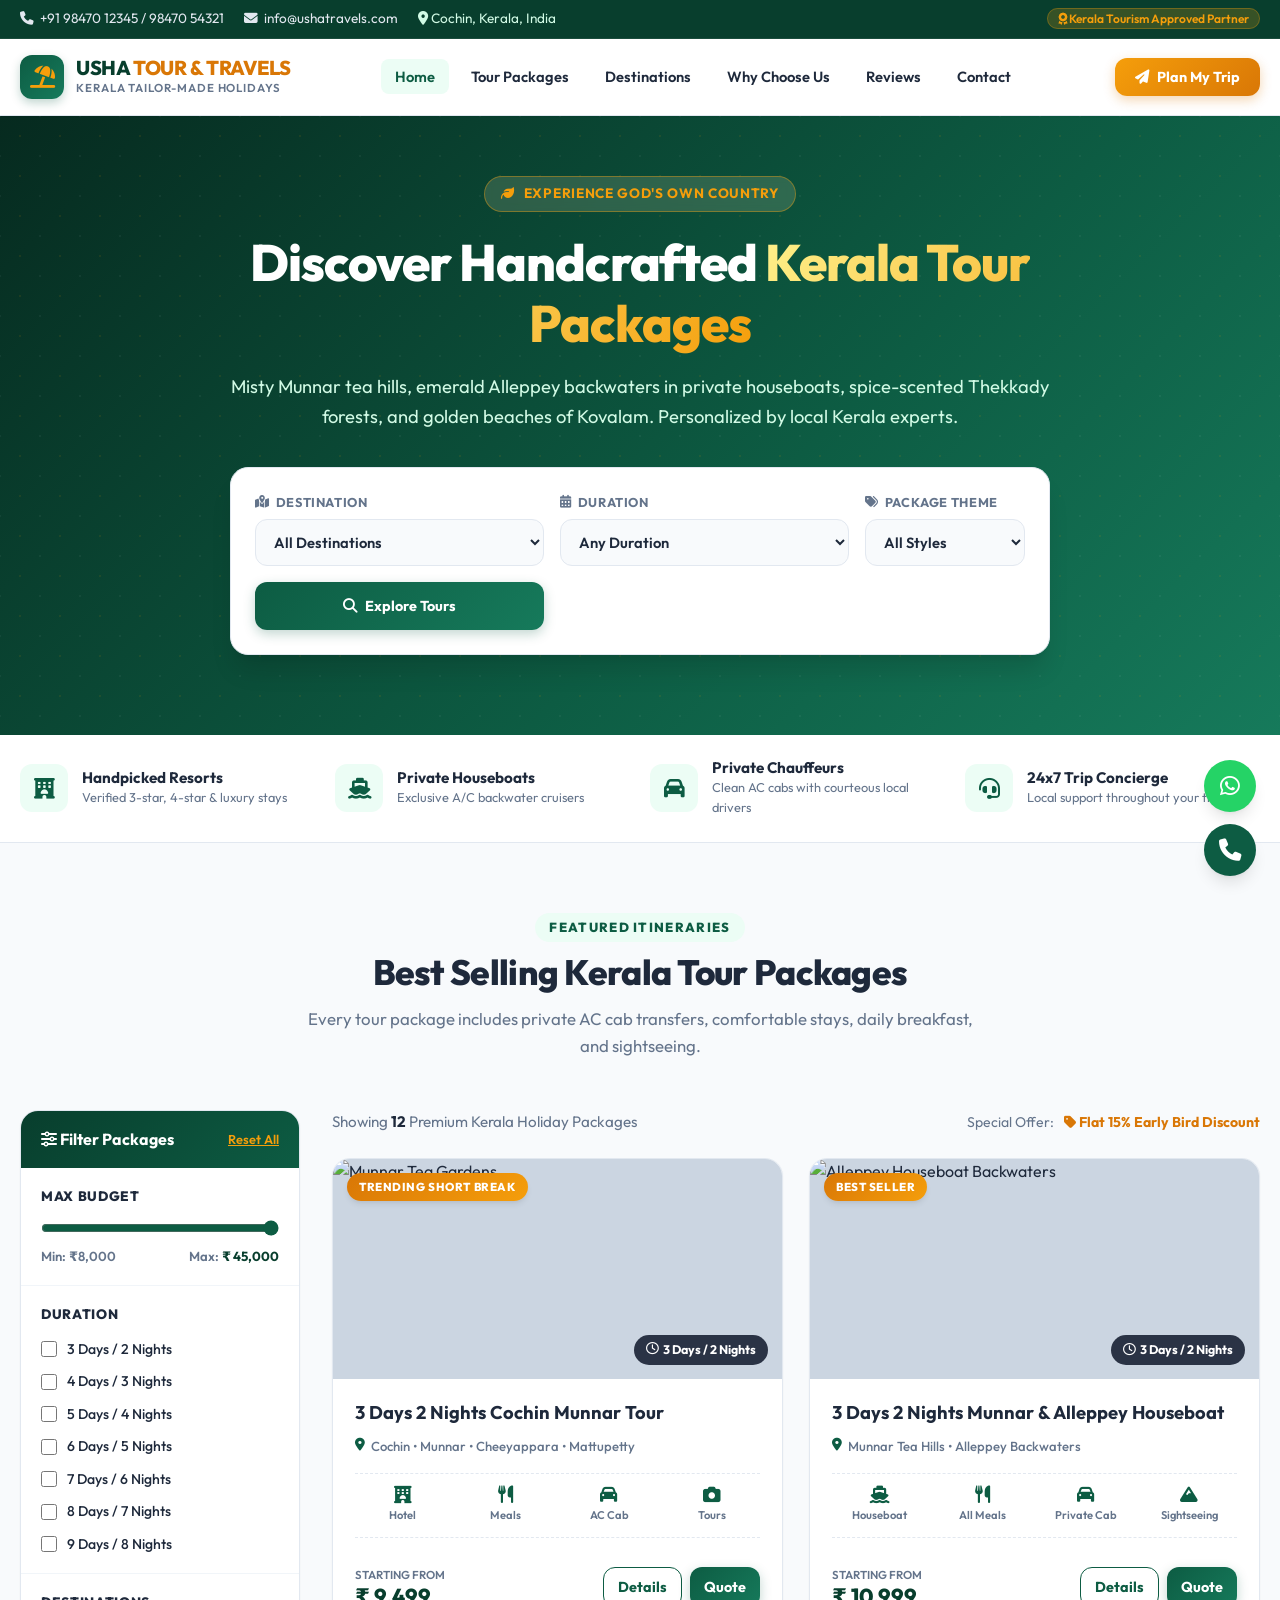
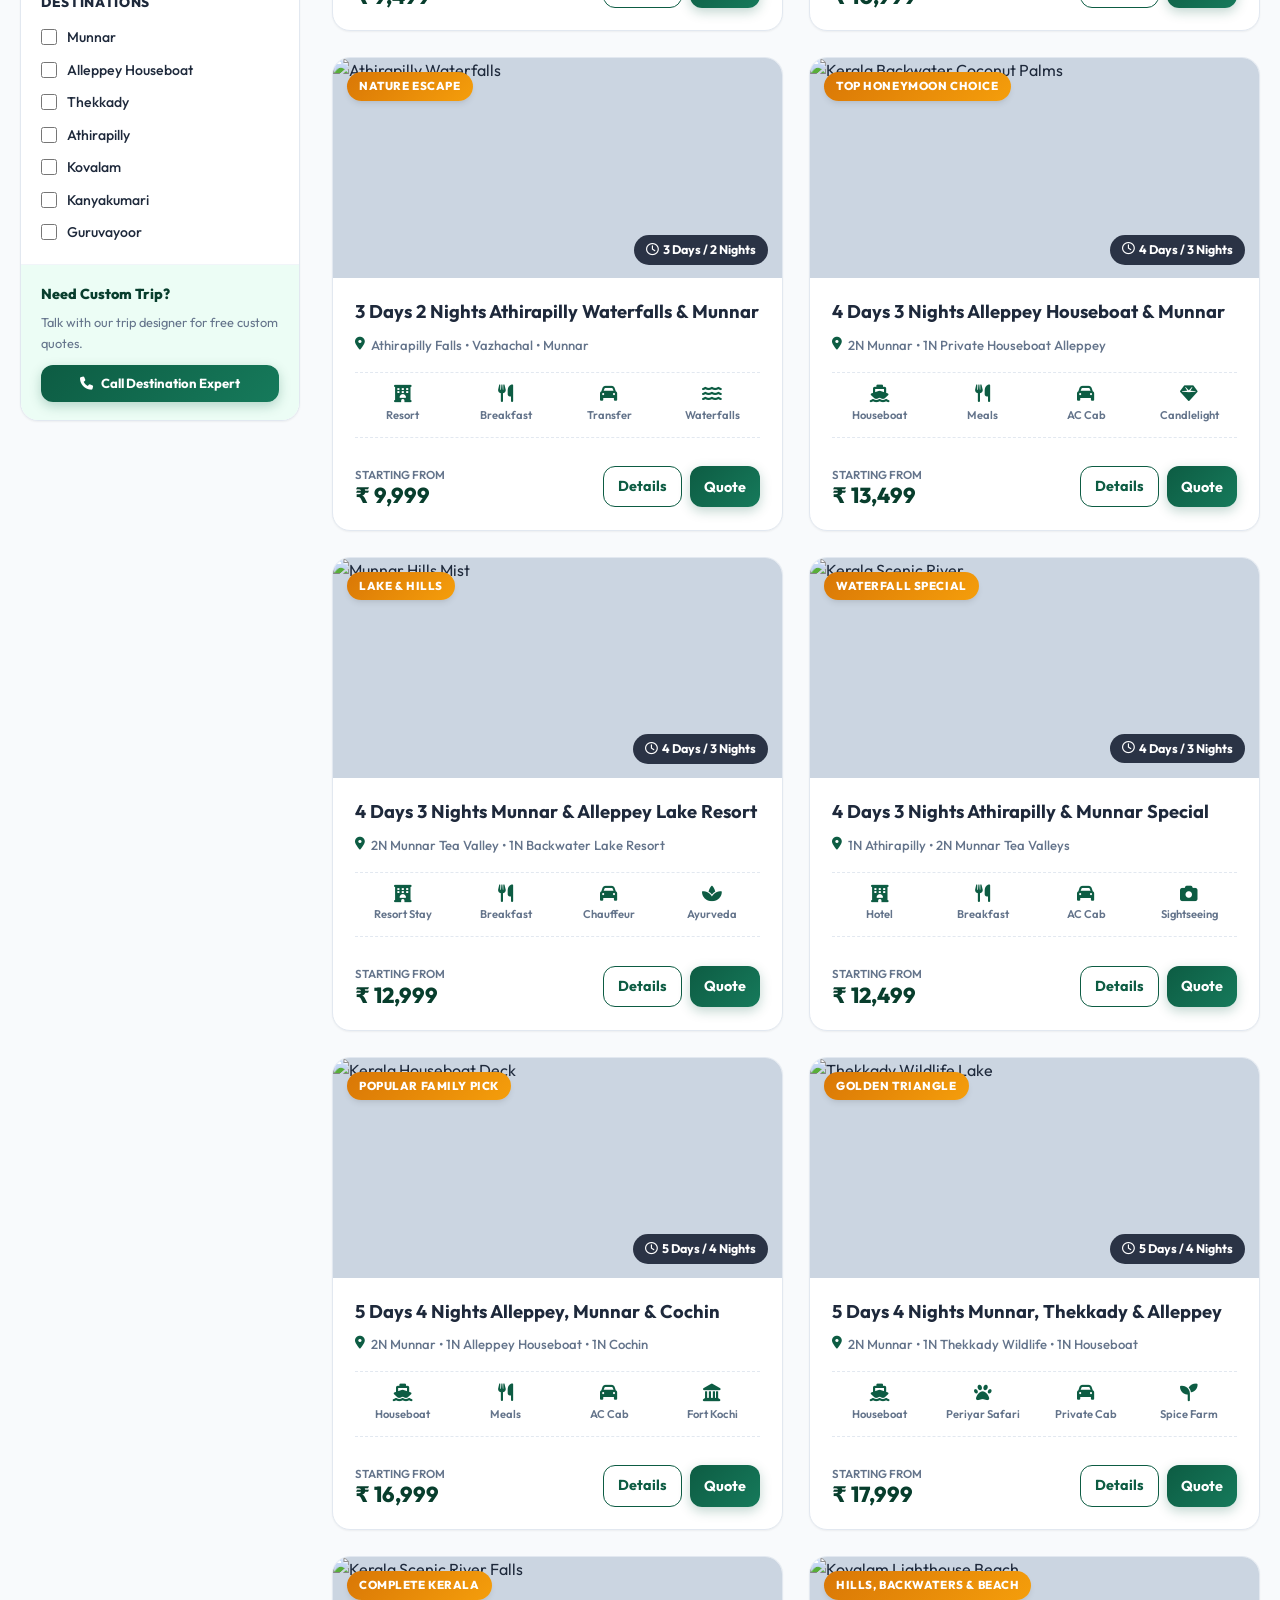
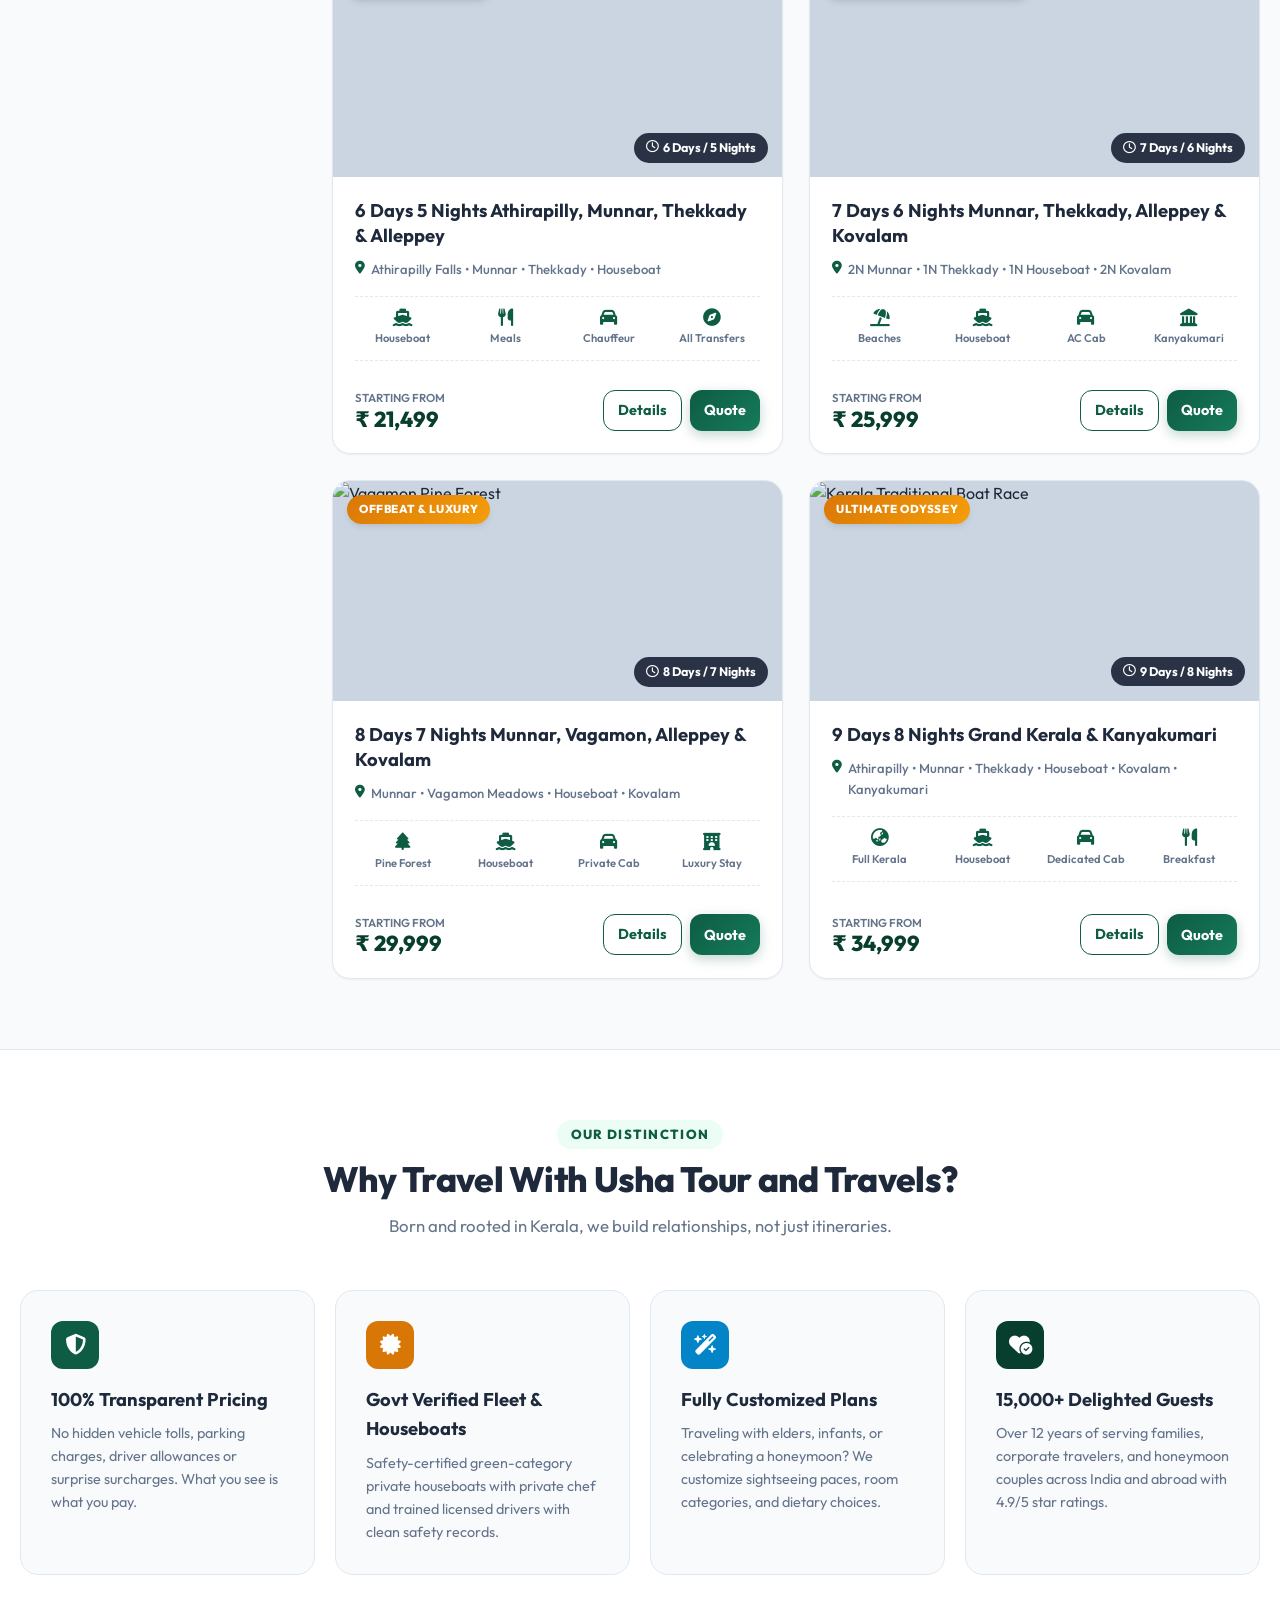
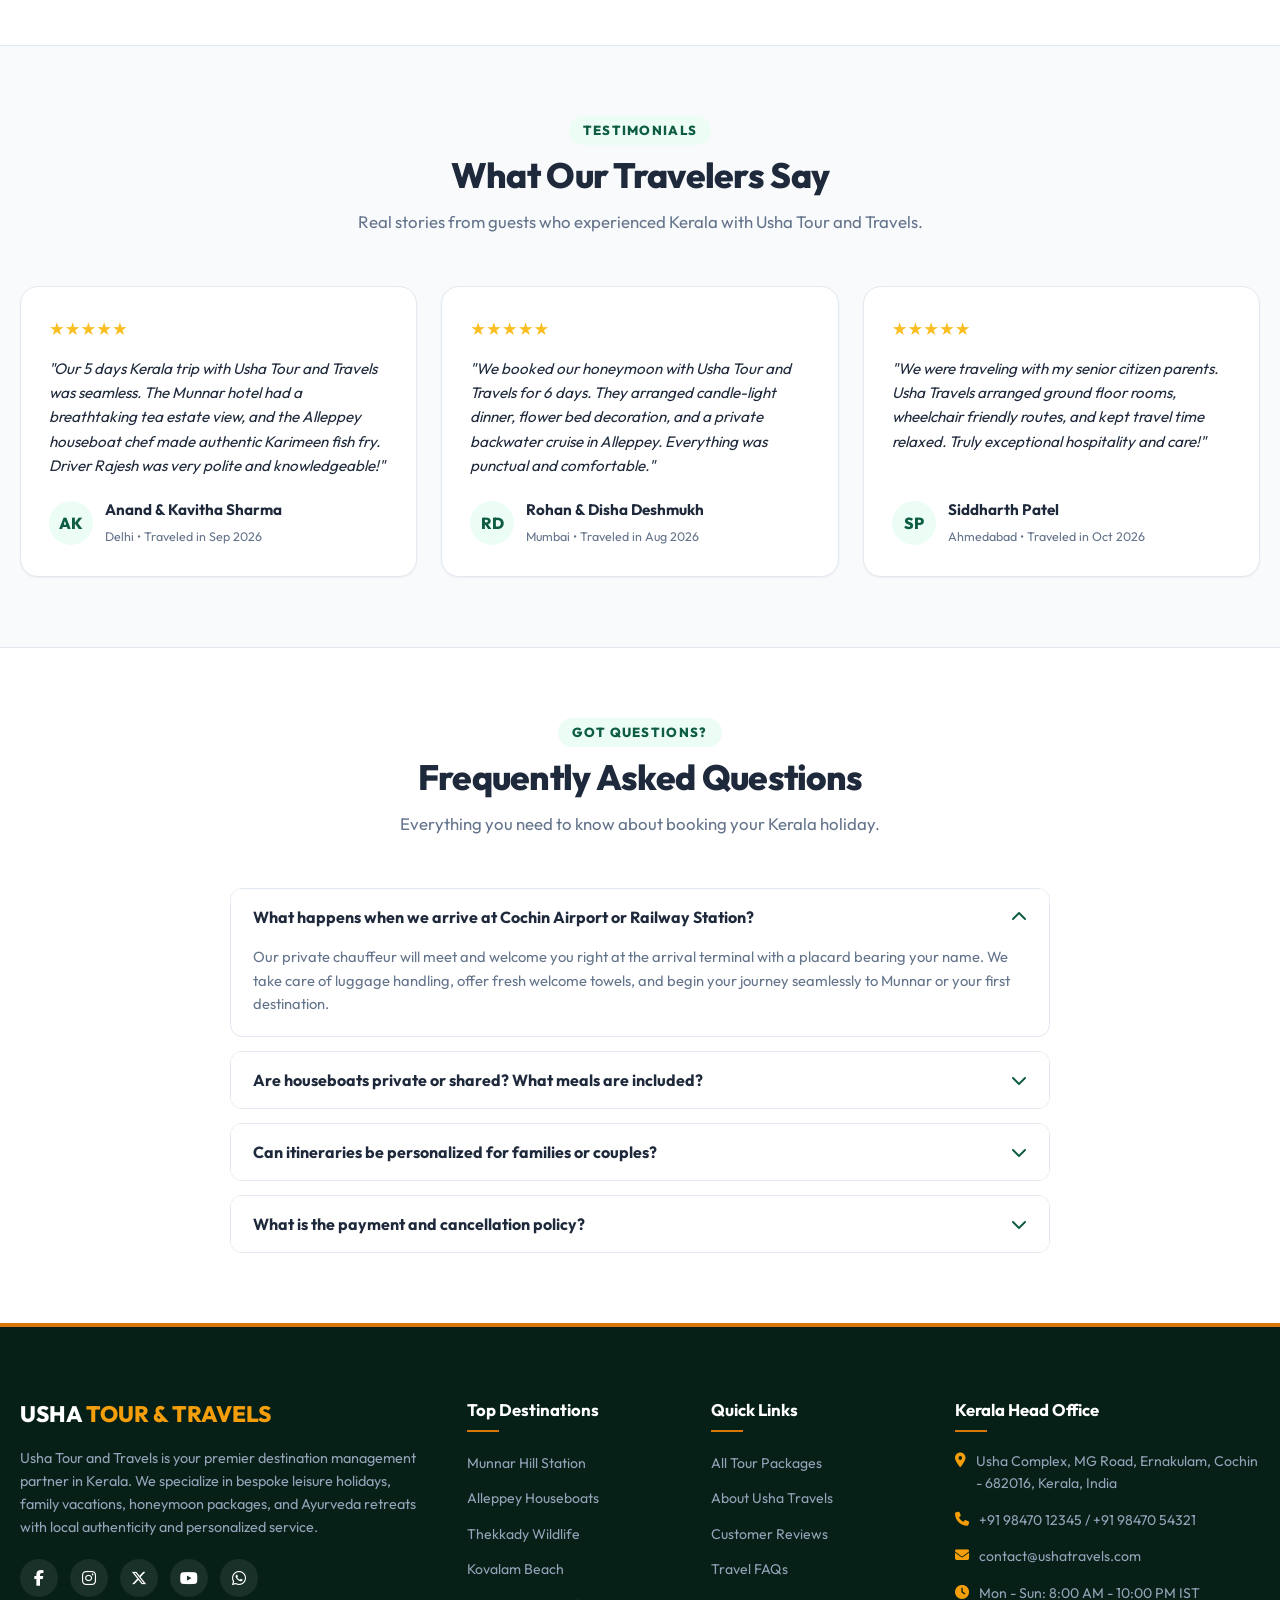
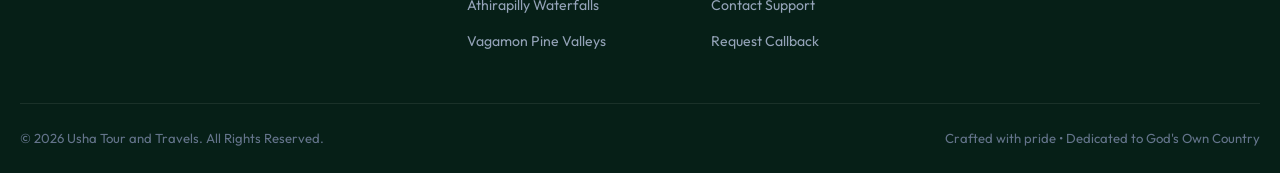
==== index.html @ 0b978dff "Initial commit" ====
<!DOCTYPE html>
<html lang="en">
<head>
  <meta charset="UTF-8">
  <meta name="viewport" content="width=device-width, initial-scale=1.0">
  <title>Usha Tour and Travels | Kerala Holiday & Tour Packages 2026</title>
  <meta name="description" content="Book best Kerala Tour Packages with Usha Tour and Travels. Custom Munnar hills, Alleppey backwater houseboats, wildlife in Thekkady, and Kovalam beaches.">
  <link rel="preconnect" href="https://fonts.googleapis.com">
  <link rel="preconnect" href="https://fonts.gstatic.com" crossorigin>
  <link href="https://fonts.googleapis.com/css2?family=Outfit:wght@400;500;600;700;800&display=swap" rel="stylesheet">
  <link rel="stylesheet" href="https://cdnjs.cloudflare.com/ajax/libs/font-awesome/6.5.1/css/all.min.css">
  <link rel="stylesheet" href="css/style.css">
</head>
<body>

  <!-- Top Contact Bar -->
  <div class="topbar">
    <div class="container topbar-content">
      <div class="topbar-contact">
        <a href="tel:+919847012345"><i class="fa-solid fa-phone"></i> +91 98470 12345 / 98470 54321</a>
        <a href="mailto:info@ushatravels.com"><i class="fa-solid fa-envelope"></i> info@ushatravels.com</a>
        <span><i class="fa-solid fa-location-dot"></i> Cochin, Kerala, India</span>
      </div>
      <div>
        <span class="topbar-badge"><i class="fa-solid fa-award"></i> Kerala Tourism Approved Partner</span>
      </div>
    </div>
  </div>

  <!-- Header Navigation -->
  <header class="site-header">
    <div class="container navbar">
      <a href="index.html" class="brand-logo">
        <div class="brand-icon">
          <i class="fa-solid fa-umbrella-beach"></i>
        </div>
        <div class="brand-text">
          <span class="brand-name">USHA <span>TOUR & TRAVELS</span></span>
          <span class="brand-tagline">Kerala Tailor-Made Holidays</span>
        </div>
      </a>

      <ul class="nav-links">
        <li><a href="index.html" class="active">Home</a></li>
        <li><a href="#packages-section">Tour Packages</a></li>
        <li><a href="#destinations">Destinations</a></li>
        <li><a href="#why-us">Why Choose Us</a></li>
        <li><a href="#testimonials">Reviews</a></li>
        <li><a href="#contact">Contact</a></li>
      </ul>

      <div class="nav-cta">
        <button class="btn btn-gold" onclick="openQuoteModal('Kerala Customized Tour')">
          <i class="fa-solid fa-paper-plane"></i> Plan My Trip
        </button>
        <button class="mobile-toggle" aria-label="Toggle menu">
          <i class="fa-solid fa-bars"></i>
        </button>
      </div>
    </div>
  </header>

  <!-- Hero Section -->
  <section class="hero-section">
    <div class="hero-pattern"></div>
    <div class="container hero-content">
      <span class="hero-tag"><i class="fa-solid fa-leaf"></i> Experience God's Own Country</span>
      <h1 class="hero-title">Discover Handcrafted <span>Kerala Tour Packages</span></h1>
      <p class="hero-subtitle">Misty Munnar tea hills, emerald Alleppey backwaters in private houseboats, spice-scented Thekkady forests, and golden beaches of Kovalam. Personalized by local Kerala experts.</p>

      <!-- Quick Filter / Search Bar -->
      <div class="search-filter-card">
        <div class="filter-form-grid">
          <div class="filter-group">
            <label><i class="fa-solid fa-map-location-dot"></i> Destination</label>
            <select class="filter-select" id="heroDestSelect">
              <option value="all">All Destinations</option>
              <option value="munnar">Munnar</option>
              <option value="alleppey">Alleppey (Houseboat)</option>
              <option value="thekkady">Thekkady</option>
              <option value="athirapilly">Athirapilly Waterfalls</option>
              <option value="kovalam">Kovalam / Kanyakumari</option>
              <option value="wayanad">Wayanad</option>
            </select>
          </div>

          <div class="filter-group">
            <label><i class="fa-solid fa-calendar-days"></i> Duration</label>
            <select class="filter-select" id="heroDurationSelect">
              <option value="all">Any Duration</option>
              <option value="3">3 Days (Weekend / Short)</option>
              <option value="4">4 Days (Classic Munnar & Alleppey)</option>
              <option value="5">5 Days (Munnar, Thekkady, Houseboat)</option>
              <option value="6">6 Days (Complete Central Kerala)</option>
              <option value="7">7 Days (Grand Kerala Explorer)</option>
              <option value="8">8-9 Days (Extended Kerala & Kanyakumari)</option>
            </select>
          </div>

          <div class="filter-group">
            <label><i class="fa-solid fa-tags"></i> Package Theme</label>
            <select class="filter-select">
              <option value="all">All Styles</option>
              <option value="family">Family Holiday</option>
              <option value="honeymoon">Honeymoon & Couples</option>
              <option value="luxury">Luxury & Premium Resorts</option>
              <option value="budget">Budget Friendly</option>
            </select>
          </div>

          <button class="btn btn-primary" style="height: 48px;" onclick="document.getElementById('packages-section').scrollIntoView({behavior:'smooth'})">
            <i class="fa-solid fa-magnifying-glass"></i> Explore Tours
          </button>
        </div>
      </div>
    </div>
  </section>

  <!-- Trust Indicators Bar -->
  <section class="trust-bar">
    <div class="container trust-grid">
      <div class="trust-item">
        <div class="trust-icon"><i class="fa-solid fa-hotel"></i></div>
        <div>
          <div class="trust-title">Handpicked Resorts</div>
          <div class="trust-desc">Verified 3-star, 4-star & luxury stays</div>
        </div>
      </div>
      <div class="trust-item">
        <div class="trust-icon"><i class="fa-solid fa-ship"></i></div>
        <div>
          <div class="trust-title">Private Houseboats</div>
          <div class="trust-desc">Exclusive A/C backwater cruisers</div>
        </div>
      </div>
      <div class="trust-item">
        <div class="trust-icon"><i class="fa-solid fa-car"></i></div>
        <div>
          <div class="trust-title">Private Chauffeurs</div>
          <div class="trust-desc">Clean AC cabs with courteous local drivers</div>
        </div>
      </div>
      <div class="trust-item">
        <div class="trust-icon"><i class="fa-solid fa-headset"></i></div>
        <div>
          <div class="trust-title">24x7 Trip Concierge</div>
          <div class="trust-desc">Local support throughout your trip</div>
        </div>
      </div>
    </div>
  </section>

  <!-- Main Tour Packages Listing with Sidebar Filter -->
  <section class="section" id="packages-section">
    <div class="container">
      <div class="section-header">
        <span class="section-tag">Featured Itineraries</span>
        <h2 class="section-title">Best Selling Kerala Tour Packages</h2>
        <p class="section-desc">Every tour package includes private AC cab transfers, comfortable stays, daily breakfast, and sightseeing.</p>
      </div>

      <div class="layout-container">
        <!-- Filter Sidebar -->
        <aside class="filter-sidebar">
          <div class="filter-sidebar-head">
            <h3><i class="fa-solid fa-sliders"></i> Filter Packages</h3>
            <button class="reset-btn" onclick="resetFilters()">Reset All</button>
          </div>

          <!-- Price Filter -->
          <div class="filter-block">
            <div class="filter-block-title">Max Budget</div>
            <div class="price-slider-wrap">
              <input type="range" class="price-slider" id="priceRange" min="8000" max="45000" step="1000" value="45000">
              <div class="price-values">
                <span>Min: ₹8,000</span>
                <span>Max: <strong id="priceDisplay">₹ 45,000</strong></span>
              </div>
            </div>
          </div>

          <!-- Duration Filter -->
          <div class="filter-block">
            <div class="filter-block-title">Duration</div>
            <div class="filter-options-list">
              <label class="filter-checkbox-label">
                <input type="checkbox" name="filter-days" value="3"> 3 Days / 2 Nights
              </label>
              <label class="filter-checkbox-label">
                <input type="checkbox" name="filter-days" value="4"> 4 Days / 3 Nights
              </label>
              <label class="filter-checkbox-label">
                <input type="checkbox" name="filter-days" value="5"> 5 Days / 4 Nights
              </label>
              <label class="filter-checkbox-label">
                <input type="checkbox" name="filter-days" value="6"> 6 Days / 5 Nights
              </label>
              <label class="filter-checkbox-label">
                <input type="checkbox" name="filter-days" value="7"> 7 Days / 6 Nights
              </label>
              <label class="filter-checkbox-label">
                <input type="checkbox" name="filter-days" value="8"> 8 Days / 7 Nights
              </label>
              <label class="filter-checkbox-label">
                <input type="checkbox" name="filter-days" value="9"> 9 Days / 8 Nights
              </label>
            </div>
          </div>

          <!-- Destinations Filter -->
          <div class="filter-block">
            <div class="filter-block-title">Destinations</div>
            <div class="filter-options-list">
              <label class="filter-checkbox-label">
                <input type="checkbox" name="filter-dest" value="Munnar"> Munnar
              </label>
              <label class="filter-checkbox-label">
                <input type="checkbox" name="filter-dest" value="Alleppey"> Alleppey Houseboat
              </label>
              <label class="filter-checkbox-label">
                <input type="checkbox" name="filter-dest" value="Thekkady"> Thekkady
              </label>
              <label class="filter-checkbox-label">
                <input type="checkbox" name="filter-dest" value="Athirapilly"> Athirapilly
              </label>
              <label class="filter-checkbox-label">
                <input type="checkbox" name="filter-dest" value="Kovalam"> Kovalam
              </label>
              <label class="filter-checkbox-label">
                <input type="checkbox" name="filter-dest" value="Kanyakumari"> Kanyakumari
              </label>
              <label class="filter-checkbox-label">
                <input type="checkbox" name="filter-dest" value="Guruvayoor"> Guruvayoor
              </label>
              <label class="filter-checkbox-label">
                <input type="checkbox" name="filter-dest" value="Vagamon"> Vagamon
              </label>
            </div>
          </div>

          <!-- Need Assistance Box -->
          <div class="filter-block" style="background: var(--primary-subtle);">
            <div style="font-weight: 800; font-size: 0.9rem; color: var(--primary-dark); margin-bottom: 6px;">Need Custom Trip?</div>
            <p style="font-size: 0.8rem; color: var(--muted); margin-bottom: 12px;">Talk with our trip designer for free custom quotes.</p>
            <a href="tel:+919847012345" class="btn btn-primary" style="width: 100%; font-size: 0.82rem; padding: 8px 12px;">
              <i class="fa-solid fa-phone"></i> Call Destination Expert
            </a>
          </div>
        </aside>

        <!-- Package Grid List -->
        <div class="packages-main-content">
          <div class="packages-topbar">
            <div class="packages-count">
              Showing <strong id="visiblePkgCount">12</strong> Premium Kerala Holiday Packages
            </div>
            <div class="packages-sort">
              <label>Special Offer:</label>
              <span style="color: var(--gold); font-weight: 700;"><i class="fa-solid fa-tag"></i> Flat 15% Early Bird Discount</span>
            </div>
          </div>

          <div class="package-grid">

            <!-- Card 1: 3D/2N Munnar Cochin -->
            <div class="pkg-card" data-days="3" data-destinations="Munnar Cochin" data-price="9499">
              <div class="pkg-thumb">
                <img src="https://images.unsplash.com/photo-1593693397690-362cb9666fc2?auto=format&fit=crop&w=700&q=80" alt="Munnar Tea Gardens">
                <span class="pkg-badge">Trending Short Break</span>
                <span class="pkg-duration-pill"><i class="fa-regular fa-clock"></i> 3 Days / 2 Nights</span>
              </div>
              <div class="pkg-body">
                <h3 class="pkg-title"><a href="packages/3days-2nights-cochin-munnar-tour.html">3 Days 2 Nights Cochin Munnar Tour</a></h3>
                <div class="pkg-destinations">
                  <i class="fa-solid fa-location-dot"></i>
                  <span>Cochin &bull; Munnar &bull; Cheeyappara &bull; Mattupetty</span>
                </div>
                <div class="pkg-inclusions">
                  <div class="inclusion-item"><i class="fa-solid fa-hotel"></i><span>Hotel</span></div>
                  <div class="inclusion-item"><i class="fa-solid fa-utensils"></i><span>Meals</span></div>
                  <div class="inclusion-item"><i class="fa-solid fa-car"></i><span>AC Cab</span></div>
                  <div class="inclusion-item"><i class="fa-solid fa-camera"></i><span>Tours</span></div>
                </div>
                <div class="pkg-footer">
                  <div class="pkg-price-wrap">
                    <span class="price-prefix">Starting From</span>
                    <span class="price-val">₹ 9,499</span>
                  </div>
                  <div class="pkg-actions">
                    <a href="packages/3days-2nights-cochin-munnar-tour.html" class="btn btn-outline" style="padding: 8px 14px;">Details</a>
                    <button class="btn btn-primary" style="padding: 8px 14px;" onclick="openQuoteModal('3 Days 2 Nights Cochin Munnar Tour')">Quote</button>
                  </div>
                </div>
              </div>
            </div>

            <!-- Card 2: 3D/2N Munnar Alleppey -->
            <div class="pkg-card" data-days="3" data-destinations="Munnar Alleppey Houseboat" data-price="10999">
              <div class="pkg-thumb">
                <img src="https://images.unsplash.com/photo-1602216056096-3b40cc0c9944?auto=format&fit=crop&w=700&q=80" alt="Alleppey Houseboat Backwaters">
                <span class="pkg-badge">Best Seller</span>
                <span class="pkg-duration-pill"><i class="fa-regular fa-clock"></i> 3 Days / 2 Nights</span>
              </div>
              <div class="pkg-body">
                <h3 class="pkg-title"><a href="packages/3days-2nights-munnar-alleppey-tour.html">3 Days 2 Nights Munnar & Alleppey Houseboat</a></h3>
                <div class="pkg-destinations">
                  <i class="fa-solid fa-location-dot"></i>
                  <span>Munnar Tea Hills &bull; Alleppey Backwaters</span>
                </div>
                <div class="pkg-inclusions">
                  <div class="inclusion-item"><i class="fa-solid fa-ship"></i><span>Houseboat</span></div>
                  <div class="inclusion-item"><i class="fa-solid fa-utensils"></i><span>All Meals</span></div>
                  <div class="inclusion-item"><i class="fa-solid fa-car"></i><span>Private Cab</span></div>
                  <div class="inclusion-item"><i class="fa-solid fa-mountain"></i><span>Sightseeing</span></div>
                </div>
                <div class="pkg-footer">
                  <div class="pkg-price-wrap">
                    <span class="price-prefix">Starting From</span>
                    <span class="price-val">₹ 10,999</span>
                  </div>
                  <div class="pkg-actions">
                    <a href="packages/3days-2nights-munnar-alleppey-tour.html" class="btn btn-outline" style="padding: 8px 14px;">Details</a>
                    <button class="btn btn-primary" style="padding: 8px 14px;" onclick="openQuoteModal('3 Days 2 Nights Munnar & Alleppey Houseboat')">Quote</button>
                  </div>
                </div>
              </div>
            </div>

            <!-- Card 3: 3D/2N Athirapilly Munnar -->
            <div class="pkg-card" data-days="3" data-destinations="Athirapilly Munnar" data-price="9999">
              <div class="pkg-thumb">
                <img src="https://images.unsplash.com/photo-1627915525547-4f676b77ea6b?auto=format&fit=crop&w=700&q=80" alt="Athirapilly Waterfalls">
                <span class="pkg-badge">Nature Escape</span>
                <span class="pkg-duration-pill"><i class="fa-regular fa-clock"></i> 3 Days / 2 Nights</span>
              </div>
              <div class="pkg-body">
                <h3 class="pkg-title"><a href="packages/3days-2nights-athirapilly-munnar-tour.html">3 Days 2 Nights Athirapilly Waterfalls & Munnar</a></h3>
                <div class="pkg-destinations">
                  <i class="fa-solid fa-location-dot"></i>
                  <span>Athirapilly Falls &bull; Vazhachal &bull; Munnar</span>
                </div>
                <div class="pkg-inclusions">
                  <div class="inclusion-item"><i class="fa-solid fa-hotel"></i><span>Resort</span></div>
                  <div class="inclusion-item"><i class="fa-solid fa-utensils"></i><span>Breakfast</span></div>
                  <div class="inclusion-item"><i class="fa-solid fa-car"></i><span>Transfer</span></div>
                  <div class="inclusion-item"><i class="fa-solid fa-water"></i><span>Waterfalls</span></div>
                </div>
                <div class="pkg-footer">
                  <div class="pkg-price-wrap">
                    <span class="price-prefix">Starting From</span>
                    <span class="price-val">₹ 9,999</span>
                  </div>
                  <div class="pkg-actions">
                    <a href="packages/3days-2nights-athirapilly-munnar-tour.html" class="btn btn-outline" style="padding: 8px 14px;">Details</a>
                    <button class="btn btn-primary" style="padding: 8px 14px;" onclick="openQuoteModal('3 Days 2 Nights Athirapilly Munnar')">Quote</button>
                  </div>
                </div>
              </div>
            </div>

            <!-- Card 4: 4D/3N Alleppey Munnar -->
            <div class="pkg-card" data-days="4" data-destinations="Alleppey Munnar Houseboat" data-price="13499">
              <div class="pkg-thumb">
                <img src="https://images.unsplash.com/photo-1506461883276-594a12b11cf3?auto=format&fit=crop&w=700&q=80" alt="Kerala Backwater Coconut Palms">
                <span class="pkg-badge">Top Honeymoon Choice</span>
                <span class="pkg-duration-pill"><i class="fa-regular fa-clock"></i> 4 Days / 3 Nights</span>
              </div>
              <div class="pkg-body">
                <h3 class="pkg-title"><a href="packages/4days-3nights-alleppey-munnar-tour.html">4 Days 3 Nights Alleppey Houseboat & Munnar</a></h3>
                <div class="pkg-destinations">
                  <i class="fa-solid fa-location-dot"></i>
                  <span>2N Munnar &bull; 1N Private Houseboat Alleppey</span>
                </div>
                <div class="pkg-inclusions">
                  <div class="inclusion-item"><i class="fa-solid fa-ship"></i><span>Houseboat</span></div>
                  <div class="inclusion-item"><i class="fa-solid fa-utensils"></i><span>Meals</span></div>
                  <div class="inclusion-item"><i class="fa-solid fa-car"></i><span>AC Cab</span></div>
                  <div class="inclusion-item"><i class="fa-solid fa-gem"></i><span>Candlelight</span></div>
                </div>
                <div class="pkg-footer">
                  <div class="pkg-price-wrap">
                    <span class="price-prefix">Starting From</span>
                    <span class="price-val">₹ 13,499</span>
                  </div>
                  <div class="pkg-actions">
                    <a href="packages/4days-3nights-alleppey-munnar-tour.html" class="btn btn-outline" style="padding: 8px 14px;">Details</a>
                    <button class="btn btn-primary" style="padding: 8px 14px;" onclick="openQuoteModal('4 Days 3 Nights Alleppey Munnar')">Quote</button>
                  </div>
                </div>
              </div>
            </div>

            <!-- Card 5: 4D/3N Munnar Alleppey Resort -->
            <div class="pkg-card" data-days="4" data-destinations="Munnar Alleppey" data-price="12999">
              <div class="pkg-thumb">
                <img src="https://images.unsplash.com/photo-1544735716-392fe2489ffa?auto=format&fit=crop&w=700&q=80" alt="Munnar Hills Mist">
                <span class="pkg-badge">Lake & Hills</span>
                <span class="pkg-duration-pill"><i class="fa-regular fa-clock"></i> 4 Days / 3 Nights</span>
              </div>
              <div class="pkg-body">
                <h3 class="pkg-title"><a href="packages/4days-3nights-munnar-alleppey-resort.html">4 Days 3 Nights Munnar & Alleppey Lake Resort</a></h3>
                <div class="pkg-destinations">
                  <i class="fa-solid fa-location-dot"></i>
                  <span>2N Munnar Tea Valley &bull; 1N Backwater Lake Resort</span>
                </div>
                <div class="pkg-inclusions">
                  <div class="inclusion-item"><i class="fa-solid fa-hotel"></i><span>Resort Stay</span></div>
                  <div class="inclusion-item"><i class="fa-solid fa-utensils"></i><span>Breakfast</span></div>
                  <div class="inclusion-item"><i class="fa-solid fa-car"></i><span>Chauffeur</span></div>
                  <div class="inclusion-item"><i class="fa-solid fa-spa"></i><span>Ayurveda</span></div>
                </div>
                <div class="pkg-footer">
                  <div class="pkg-price-wrap">
                    <span class="price-prefix">Starting From</span>
                    <span class="price-val">₹ 12,999</span>
                  </div>
                  <div class="pkg-actions">
                    <a href="packages/4days-3nights-munnar-alleppey-resort.html" class="btn btn-outline" style="padding: 8px 14px;">Details</a>
                    <button class="btn btn-primary" style="padding: 8px 14px;" onclick="openQuoteModal('4 Days 3 Nights Munnar Alleppey Resort')">Quote</button>
                  </div>
                </div>
              </div>
            </div>

            <!-- Card 6: 4D/3N Athirapilly Munnar -->
            <div class="pkg-card" data-days="4" data-destinations="Athirapilly Munnar" data-price="12499">
              <div class="pkg-thumb">
                <img src="https://images.unsplash.com/photo-1582510003544-4d00b7f74220?auto=format&fit=crop&w=700&q=80" alt="Kerala Scenic River">
                <span class="pkg-badge">Waterfall Special</span>
                <span class="pkg-duration-pill"><i class="fa-regular fa-clock"></i> 4 Days / 3 Nights</span>
              </div>
              <div class="pkg-body">
                <h3 class="pkg-title"><a href="packages/4days-3nights-athirapilly-munnar-tour.html">4 Days 3 Nights Athirapilly & Munnar Special</a></h3>
                <div class="pkg-destinations">
                  <i class="fa-solid fa-location-dot"></i>
                  <span>1N Athirapilly &bull; 2N Munnar Tea Valleys</span>
                </div>
                <div class="pkg-inclusions">
                  <div class="inclusion-item"><i class="fa-solid fa-hotel"></i><span>Hotel</span></div>
                  <div class="inclusion-item"><i class="fa-solid fa-utensils"></i><span>Breakfast</span></div>
                  <div class="inclusion-item"><i class="fa-solid fa-car"></i><span>AC Cab</span></div>
                  <div class="inclusion-item"><i class="fa-solid fa-camera"></i><span>Sightseeing</span></div>
                </div>
                <div class="pkg-footer">
                  <div class="pkg-price-wrap">
                    <span class="price-prefix">Starting From</span>
                    <span class="price-val">₹ 12,499</span>
                  </div>
                  <div class="pkg-actions">
                    <a href="packages/4days-3nights-athirapilly-munnar-tour.html" class="btn btn-outline" style="padding: 8px 14px;">Details</a>
                    <button class="btn btn-primary" style="padding: 8px 14px;" onclick="openQuoteModal('4 Days 3 Nights Athirapilly Munnar')">Quote</button>
                  </div>
                </div>
              </div>
            </div>

            <!-- Card 7: 5D/4N Alleppey Munnar Cochin -->
            <div class="pkg-card" data-days="5" data-destinations="Munnar Alleppey Cochin Houseboat" data-price="16999">
              <div class="pkg-thumb">
                <img src="https://images.unsplash.com/photo-1596178065887-1198b6148b2b?auto=format&fit=crop&w=700&q=80" alt="Kerala Houseboat Deck">
                <span class="pkg-badge">Popular Family Pick</span>
                <span class="pkg-duration-pill"><i class="fa-regular fa-clock"></i> 5 Days / 4 Nights</span>
              </div>
              <div class="pkg-body">
                <h3 class="pkg-title"><a href="packages/5days-4nights-alleppey-munnar-cochin.html">5 Days 4 Nights Alleppey, Munnar & Cochin</a></h3>
                <div class="pkg-destinations">
                  <i class="fa-solid fa-location-dot"></i>
                  <span>2N Munnar &bull; 1N Alleppey Houseboat &bull; 1N Cochin</span>
                </div>
                <div class="pkg-inclusions">
                  <div class="inclusion-item"><i class="fa-solid fa-ship"></i><span>Houseboat</span></div>
                  <div class="inclusion-item"><i class="fa-solid fa-utensils"></i><span>Meals</span></div>
                  <div class="inclusion-item"><i class="fa-solid fa-car"></i><span>AC Cab</span></div>
                  <div class="inclusion-item"><i class="fa-solid fa-landmark"></i><span>Fort Kochi</span></div>
                </div>
                <div class="pkg-footer">
                  <div class="pkg-price-wrap">
                    <span class="price-prefix">Starting From</span>
                    <span class="price-val">₹ 16,999</span>
                  </div>
                  <div class="pkg-actions">
                    <a href="packages/5days-4nights-alleppey-munnar-cochin.html" class="btn btn-outline" style="padding: 8px 14px;">Details</a>
                    <button class="btn btn-primary" style="padding: 8px 14px;" onclick="openQuoteModal('5 Days 4 Nights Alleppey Munnar Cochin')">Quote</button>
                  </div>
                </div>
              </div>
            </div>

            <!-- Card 8: 5D/4N Munnar Thekkady Alleppey -->
            <div class="pkg-card" data-days="5" data-destinations="Munnar Thekkady Alleppey Houseboat" data-price="17999">
              <div class="pkg-thumb">
                <img src="https://images.unsplash.com/photo-1616489953149-80572e093551?auto=format&fit=crop&w=700&q=80" alt="Thekkady Wildlife Lake">
                <span class="pkg-badge">Golden Triangle</span>
                <span class="pkg-duration-pill"><i class="fa-regular fa-clock"></i> 5 Days / 4 Nights</span>
              </div>
              <div class="pkg-body">
                <h3 class="pkg-title"><a href="packages/5days-4nights-munnar-thekkady-alleppey.html">5 Days 4 Nights Munnar, Thekkady & Alleppey</a></h3>
                <div class="pkg-destinations">
                  <i class="fa-solid fa-location-dot"></i>
                  <span>2N Munnar &bull; 1N Thekkady Wildlife &bull; 1N Houseboat</span>
                </div>
                <div class="pkg-inclusions">
                  <div class="inclusion-item"><i class="fa-solid fa-ship"></i><span>Houseboat</span></div>
                  <div class="inclusion-item"><i class="fa-solid fa-paw"></i><span>Periyar Safari</span></div>
                  <div class="inclusion-item"><i class="fa-solid fa-car"></i><span>Private Cab</span></div>
                  <div class="inclusion-item"><i class="fa-solid fa-seedling"></i><span>Spice Farm</span></div>
                </div>
                <div class="pkg-footer">
                  <div class="pkg-price-wrap">
                    <span class="price-prefix">Starting From</span>
                    <span class="price-val">₹ 17,999</span>
                  </div>
                  <div class="pkg-actions">
                    <a href="packages/5days-4nights-munnar-thekkady-alleppey.html" class="btn btn-outline" style="padding: 8px 14px;">Details</a>
                    <button class="btn btn-primary" style="padding: 8px 14px;" onclick="openQuoteModal('5 Days 4 Nights Munnar Thekkady Alleppey')">Quote</button>
                  </div>
                </div>
              </div>
            </div>

            <!-- Card 9: 6D/5N Athirapilly Munnar Thekkady Alleppey -->
            <div class="pkg-card" data-days="6" data-destinations="Athirapilly Munnar Thekkady Alleppey Houseboat" data-price="21499">
              <div class="pkg-thumb">
                <img src="https://images.unsplash.com/photo-1582510003544-4d00b7f74220?auto=format&fit=crop&w=700&q=80" alt="Kerala Scenic River Falls">
                <span class="pkg-badge">Complete Kerala</span>
                <span class="pkg-duration-pill"><i class="fa-regular fa-clock"></i> 6 Days / 5 Nights</span>
              </div>
              <div class="pkg-body">
                <h3 class="pkg-title"><a href="packages/6days-5nights-athirapilly-munnar-thekkady-alleppey.html">6 Days 5 Nights Athirapilly, Munnar, Thekkady & Alleppey</a></h3>
                <div class="pkg-destinations">
                  <i class="fa-solid fa-location-dot"></i>
                  <span>Athirapilly Falls &bull; Munnar &bull; Thekkady &bull; Houseboat</span>
                </div>
                <div class="pkg-inclusions">
                  <div class="inclusion-item"><i class="fa-solid fa-ship"></i><span>Houseboat</span></div>
                  <div class="inclusion-item"><i class="fa-solid fa-utensils"></i><span>Meals</span></div>
                  <div class="inclusion-item"><i class="fa-solid fa-car"></i><span>Chauffeur</span></div>
                  <div class="inclusion-item"><i class="fa-solid fa-compass"></i><span>All Transfers</span></div>
                </div>
                <div class="pkg-footer">
                  <div class="pkg-price-wrap">
                    <span class="price-prefix">Starting From</span>
                    <span class="price-val">₹ 21,499</span>
                  </div>
                  <div class="pkg-actions">
                    <a href="packages/6days-5nights-athirapilly-munnar-thekkady-alleppey.html" class="btn btn-outline" style="padding: 8px 14px;">Details</a>
                    <button class="btn btn-primary" style="padding: 8px 14px;" onclick="openQuoteModal('6 Days 5 Nights Athirapilly Munnar Thekkady Alleppey')">Quote</button>
                  </div>
                </div>
              </div>
            </div>

            <!-- Card 10: 7D/6N Munnar Thekkady Alleppey Kovalam -->
            <div class="pkg-card" data-days="7" data-destinations="Munnar Thekkady Alleppey Kovalam Kanyakumari Houseboat" data-price="25999">
              <div class="pkg-thumb">
                <img src="https://images.unsplash.com/photo-1512343879784-a960bf40e7f2?auto=format&fit=crop&w=700&q=80" alt="Kovalam Lighthouse Beach">
                <span class="pkg-badge">Hills, Backwaters & Beach</span>
                <span class="pkg-duration-pill"><i class="fa-regular fa-clock"></i> 7 Days / 6 Nights</span>
              </div>
              <div class="pkg-body">
                <h3 class="pkg-title"><a href="packages/7days-6nights-munnar-thekkady-alleppey-kovalam.html">7 Days 6 Nights Munnar, Thekkady, Alleppey & Kovalam</a></h3>
                <div class="pkg-destinations">
                  <i class="fa-solid fa-location-dot"></i>
                  <span>2N Munnar &bull; 1N Thekkady &bull; 1N Houseboat &bull; 2N Kovalam</span>
                </div>
                <div class="pkg-inclusions">
                  <div class="inclusion-item"><i class="fa-solid fa-umbrella-beach"></i><span>Beaches</span></div>
                  <div class="inclusion-item"><i class="fa-solid fa-ship"></i><span>Houseboat</span></div>
                  <div class="inclusion-item"><i class="fa-solid fa-car"></i><span>AC Cab</span></div>
                  <div class="inclusion-item"><i class="fa-solid fa-landmark"></i><span>Kanyakumari</span></div>
                </div>
                <div class="pkg-footer">
                  <div class="pkg-price-wrap">
                    <span class="price-prefix">Starting From</span>
                    <span class="price-val">₹ 25,999</span>
                  </div>
                  <div class="pkg-actions">
                    <a href="packages/7days-6nights-munnar-thekkady-alleppey-kovalam.html" class="btn btn-outline" style="padding: 8px 14px;">Details</a>
                    <button class="btn btn-primary" style="padding: 8px 14px;" onclick="openQuoteModal('7 Days 6 Nights Munnar Thekkady Alleppey Kovalam')">Quote</button>
                  </div>
                </div>
              </div>
            </div>

            <!-- Card 11: 8D/7N Munnar Vagamon Kovalam -->
            <div class="pkg-card" data-days="8" data-destinations="Munnar Vagamon Alleppey Kovalam Houseboat" data-price="29999">
              <div class="pkg-thumb">
                <img src="https://images.unsplash.com/photo-1593693397690-362cb9666fc2?auto=format&fit=crop&w=700&q=80" alt="Vagamon Pine Forest">
                <span class="pkg-badge">Offbeat & Luxury</span>
                <span class="pkg-duration-pill"><i class="fa-regular fa-clock"></i> 8 Days / 7 Nights</span>
              </div>
              <div class="pkg-body">
                <h3 class="pkg-title"><a href="packages/8days-7nights-munnar-vagamon-tour.html">8 Days 7 Nights Munnar, Vagamon, Alleppey & Kovalam</a></h3>
                <div class="pkg-destinations">
                  <i class="fa-solid fa-location-dot"></i>
                  <span>Munnar &bull; Vagamon Meadows &bull; Houseboat &bull; Kovalam</span>
                </div>
                <div class="pkg-inclusions">
                  <div class="inclusion-item"><i class="fa-solid fa-tree"></i><span>Pine Forest</span></div>
                  <div class="inclusion-item"><i class="fa-solid fa-ship"></i><span>Houseboat</span></div>
                  <div class="inclusion-item"><i class="fa-solid fa-car"></i><span>Private Cab</span></div>
                  <div class="inclusion-item"><i class="fa-solid fa-hotel"></i><span>Luxury Stay</span></div>
                </div>
                <div class="pkg-footer">
                  <div class="pkg-price-wrap">
                    <span class="price-prefix">Starting From</span>
                    <span class="price-val">₹ 29,999</span>
                  </div>
                  <div class="pkg-actions">
                    <a href="packages/8days-7nights-munnar-vagamon-tour.html" class="btn btn-outline" style="padding: 8px 14px;">Details</a>
                    <button class="btn btn-primary" style="padding: 8px 14px;" onclick="openQuoteModal('8 Days 7 Nights Munnar Vagamon Tour')">Quote</button>
                  </div>
                </div>
              </div>
            </div>

            <!-- Card 12: 9D/8N Grand Kerala Explorer -->
            <div class="pkg-card" data-days="9" data-destinations="Athirapilly Munnar Thekkady Alleppey Kovalam Kanyakumari Houseboat" data-price="34999">
              <div class="pkg-thumb">
                <img src="https://images.unsplash.com/photo-1602216056096-3b40cc0c9944?auto=format&fit=crop&w=700&q=80" alt="Kerala Traditional Boat Race">
                <span class="pkg-badge">Ultimate Odyssey</span>
                <span class="pkg-duration-pill"><i class="fa-regular fa-clock"></i> 9 Days / 8 Nights</span>
              </div>
              <div class="pkg-body">
                <h3 class="pkg-title"><a href="packages/9days-8nights-grand-kerala-tour.html">9 Days 8 Nights Grand Kerala & Kanyakumari</a></h3>
                <div class="pkg-destinations">
                  <i class="fa-solid fa-location-dot"></i>
                  <span>Athirapilly &bull; Munnar &bull; Thekkady &bull; Houseboat &bull; Kovalam &bull; Kanyakumari</span>
                </div>
                <div class="pkg-inclusions">
                  <div class="inclusion-item"><i class="fa-solid fa-earth-asia"></i><span>Full Kerala</span></div>
                  <div class="inclusion-item"><i class="fa-solid fa-ship"></i><span>Houseboat</span></div>
                  <div class="inclusion-item"><i class="fa-solid fa-car"></i><span>Dedicated Cab</span></div>
                  <div class="inclusion-item"><i class="fa-solid fa-utensils"></i><span>Breakfast</span></div>
                </div>
                <div class="pkg-footer">
                  <div class="pkg-price-wrap">
                    <span class="price-prefix">Starting From</span>
                    <span class="price-val">₹ 34,999</span>
                  </div>
                  <div class="pkg-actions">
                    <a href="packages/9days-8nights-grand-kerala-tour.html" class="btn btn-outline" style="padding: 8px 14px;">Details</a>
                    <button class="btn btn-primary" style="padding: 8px 14px;" onclick="openQuoteModal('9 Days 8 Nights Grand Kerala')">Quote</button>
                  </div>
                </div>
              </div>
            </div>

          </div>
        </div>
      </div>
    </div>
  </section>

  <!-- Why Choose Usha Tour and Travels -->
  <section class="section" id="why-us" style="background: var(--white); border-top: 1px solid var(--border); border-bottom: 1px solid var(--border);">
    <div class="container">
      <div class="section-header">
        <span class="section-tag">Our Distinction</span>
        <h2 class="section-title">Why Travel With Usha Tour and Travels?</h2>
        <p class="section-desc">Born and rooted in Kerala, we build relationships, not just itineraries.</p>
      </div>

      <div class="trust-grid" style="grid-template-columns: repeat(auto-fit, minmax(260px, 1fr));">
        <div style="background: var(--light-bg); padding: 30px; border-radius: var(--radius-lg); border: 1px solid var(--border);">
          <div class="trust-icon" style="background: var(--primary); color: #fff; margin-bottom: 16px;"><i class="fa-solid fa-shield-halved"></i></div>
          <h4 style="font-size: 1.15rem; font-weight: 700; margin-bottom: 8px;">100% Transparent Pricing</h4>
          <p style="font-size: 0.9rem; color: var(--muted);">No hidden vehicle tolls, parking charges, driver allowances or surprise surcharges. What you see is what you pay.</p>
        </div>

        <div style="background: var(--light-bg); padding: 30px; border-radius: var(--radius-lg); border: 1px solid var(--border);">
          <div class="trust-icon" style="background: var(--gold); color: #fff; margin-bottom: 16px;"><i class="fa-solid fa-certificate"></i></div>
          <h4 style="font-size: 1.15rem; font-weight: 700; margin-bottom: 8px;">Govt Verified Fleet & Houseboats</h4>
          <p style="font-size: 0.9rem; color: var(--muted);">Safety-certified green-category private houseboats with private chef and trained licensed drivers with clean safety records.</p>
        </div>

        <div style="background: var(--light-bg); padding: 30px; border-radius: var(--radius-lg); border: 1px solid var(--border);">
          <div class="trust-icon" style="background: var(--sky); color: #fff; margin-bottom: 16px;"><i class="fa-solid fa-wand-magic-sparkles"></i></div>
          <h4 style="font-size: 1.15rem; font-weight: 700; margin-bottom: 8px;">Fully Customized Plans</h4>
          <p style="font-size: 0.9rem; color: var(--muted);">Traveling with elders, infants, or celebrating a honeymoon? We customize sightseeing paces, room categories, and dietary choices.</p>
        </div>

        <div style="background: var(--light-bg); padding: 30px; border-radius: var(--radius-lg); border: 1px solid var(--border);">
          <div class="trust-icon" style="background: var(--primary-dark); color: #fff; margin-bottom: 16px;"><i class="fa-solid fa-heart-circle-check"></i></div>
          <h4 style="font-size: 1.15rem; font-weight: 700; margin-bottom: 8px;">15,000+ Delighted Guests</h4>
          <p style="font-size: 0.9rem; color: var(--muted);">Over 12 years of serving families, corporate travelers, and honeymoon couples across India and abroad with 4.9/5 star ratings.</p>
        </div>
      </div>
    </div>
  </section>

  <!-- Customer Reviews -->
  <section class="section" id="testimonials">
    <div class="container">
      <div class="section-header">
        <span class="section-tag">Testimonials</span>
        <h2 class="section-title">What Our Travelers Say</h2>
        <p class="section-desc">Real stories from guests who experienced Kerala with Usha Tour and Travels.</p>
      </div>

      <div class="testimonials-grid">
        <div class="testimonial-card">
          <div class="testi-stars">★★★★★</div>
          <p class="testi-text">"Our 5 days Kerala trip with Usha Tour and Travels was seamless. The Munnar hotel had a breathtaking tea estate view, and the Alleppey houseboat chef made authentic Karimeen fish fry. Driver Rajesh was very polite and knowledgeable!"</p>
          <div class="testi-author">
            <div class="author-avatar">AK</div>
            <div class="author-meta">
              <h5>Anand & Kavitha Sharma</h5>
              <span>Delhi &bull; Traveled in Sep 2026</span>
            </div>
          </div>
        </div>

        <div class="testimonial-card">
          <div class="testi-stars">★★★★★</div>
          <p class="testi-text">"We booked our honeymoon with Usha Tour and Travels for 6 days. They arranged candle-light dinner, flower bed decoration, and a private backwater cruise in Alleppey. Everything was punctual and comfortable."</p>
          <div class="testi-author">
            <div class="author-avatar">RD</div>
            <div class="author-meta">
              <h5>Rohan & Disha Deshmukh</h5>
              <span>Mumbai &bull; Traveled in Aug 2026</span>
            </div>
          </div>
        </div>

        <div class="testimonial-card">
          <div class="testi-stars">★★★★★</div>
          <p class="testi-text">"We were traveling with my senior citizen parents. Usha Travels arranged ground floor rooms, wheelchair friendly routes, and kept travel time relaxed. Truly exceptional hospitality and care!"</p>
          <div class="testi-author">
            <div class="author-avatar">SP</div>
            <div class="author-meta">
              <h5>Siddharth Patel</h5>
              <span>Ahmedabad &bull; Traveled in Oct 2026</span>
            </div>
          </div>
        </div>
      </div>
    </div>
  </section>

  <!-- FAQ Section -->
  <section class="section" style="background: var(--white); border-top: 1px solid var(--border);">
    <div class="container" style="max-width: 860px;">
      <div class="section-header">
        <span class="section-tag">Got Questions?</span>
        <h2 class="section-title">Frequently Asked Questions</h2>
        <p class="section-desc">Everything you need to know about booking your Kerala holiday.</p>
      </div>

      <div class="faq-wrap">
        <div class="faq-item active">
          <button class="faq-question">
            <span>What happens when we arrive at Cochin Airport or Railway Station?</span>
            <i class="fa-solid fa-chevron-down"></i>
          </button>
          <div class="faq-answer">
            Our private chauffeur will meet and welcome you right at the arrival terminal with a placard bearing your name. We take care of luggage handling, offer fresh welcome towels, and begin your journey seamlessly to Munnar or your first destination.
          </div>
        </div>

        <div class="faq-item">
          <button class="faq-question">
            <span>Are houseboats private or shared? What meals are included?</span>
            <i class="fa-solid fa-chevron-down"></i>
          </button>
          <div class="faq-answer">
            All our houseboat bookings are 100% private. You get your own private bedroom, living balcony, and dedicated crew comprising driver, navigator, and personal chef. Houseboat stays include welcome drink, authentic Kerala lunch, evening tea & snacks, dinner, and next day breakfast.
          </div>
        </div>

        <div class="faq-item">
          <button class="faq-question">
            <span>Can itineraries be personalized for families or couples?</span>
            <i class="fa-solid fa-chevron-down"></i>
          </button>
          <div class="faq-answer">
            Yes! All packages at Usha Tour and Travels are 100% customizable. You can add extra days in Munnar, change hotels to 5-star treehouses, include wildlife jeep safaris, or add spa therapies as you prefer.
          </div>
        </div>

        <div class="faq-item">
          <button class="faq-question">
            <span>What is the payment and cancellation policy?</span>
            <i class="fa-solid fa-chevron-down"></i>
          </button>
          <div class="faq-answer">
            You can confirm your booking with a small token advance (25%). The remaining balance is payable upon arrival in Kerala. We offer flexible rescheduling options in case of unexpected emergency circumstances.
          </div>
        </div>
      </div>
    </div>
  </section>

  <!-- Footer -->
  <footer class="site-footer" id="contact">
    <div class="container">
      <div class="footer-grid">
        <div class="footer-brand">
          <h4>USHA <span>TOUR & TRAVELS</span></h4>
          <p>Usha Tour and Travels is your premier destination management partner in Kerala. We specialize in bespoke leisure holidays, family vacations, honeymoon packages, and Ayurveda retreats with local authenticity and personalized service.</p>
          <div class="footer-socials">
            <a href="#" class="social-circle"><i class="fa-brands fa-facebook-f"></i></a>
            <a href="#" class="social-circle"><i class="fa-brands fa-instagram"></i></a>
            <a href="#" class="social-circle"><i class="fa-brands fa-x-twitter"></i></a>
            <a href="#" class="social-circle"><i class="fa-brands fa-youtube"></i></a>
            <a href="#" class="social-circle"><i class="fa-brands fa-whatsapp"></i></a>
          </div>
        </div>

        <div class="footer-col">
          <h5>Top Destinations</h5>
          <ul class="footer-links">
            <li><a href="packages/3days-2nights-cochin-munnar-tour.html">Munnar Hill Station</a></li>
            <li><a href="packages/3days-2nights-munnar-alleppey-tour.html">Alleppey Houseboats</a></li>
            <li><a href="packages/5days-4nights-munnar-thekkady-alleppey.html">Thekkady Wildlife</a></li>
            <li><a href="packages/7days-6nights-munnar-thekkady-alleppey-kovalam.html">Kovalam Beach</a></li>
            <li><a href="packages/3days-2nights-athirapilly-munnar-tour.html">Athirapilly Waterfalls</a></li>
            <li><a href="packages/8days-7nights-munnar-vagamon-tour.html">Vagamon Pine Valleys</a></li>
          </ul>
        </div>

        <div class="footer-col">
          <h5>Quick Links</h5>
          <ul class="footer-links">
            <li><a href="index.html">All Tour Packages</a></li>
            <li><a href="#why-us">About Usha Travels</a></li>
            <li><a href="#testimonials">Customer Reviews</a></li>
            <li><a href="#faq">Travel FAQs</a></li>
            <li><a href="#contact">Contact Support</a></li>
            <li><a href="javascript:void(0)" onclick="openQuoteModal('Custom Plan')">Request Callback</a></li>
          </ul>
        </div>

        <div class="footer-col">
          <h5>Kerala Head Office</h5>
          <ul class="footer-contact-list">
            <li>
              <i class="fa-solid fa-location-dot"></i>
              <span>Usha Complex, MG Road, Ernakulam, Cochin - 682016, Kerala, India</span>
            </li>
            <li>
              <i class="fa-solid fa-phone"></i>
              <span>+91 98470 12345 / +91 98470 54321</span>
            </li>
            <li>
              <i class="fa-solid fa-envelope"></i>
              <span>contact@ushatravels.com</span>
            </li>
            <li>
              <i class="fa-solid fa-clock"></i>
              <span>Mon - Sun: 8:00 AM - 10:00 PM IST</span>
            </li>
          </ul>
        </div>
      </div>

      <div class="footer-bottom">
        <div>&copy; 2026 Usha Tour and Travels. All Rights Reserved.</div>
        <div>Crafted with pride &bull; Dedicated to God's Own Country</div>
      </div>
    </div>
  </footer>

  <!-- Floating Quick Actions -->
  <div class="floating-actions">
    <a href="https://wa.me/919847012345?text=Hello%20Usha%20Tour%20and%20Travels,%20I%20am%20interested%20in%20a%20Kerala%20tour%20package." target="_blank" class="fab fab-whatsapp" aria-label="Chat on WhatsApp">
      <i class="fa-brands fa-whatsapp"></i>
    </a>
    <a href="tel:+919847012345" class="fab fab-phone" aria-label="Call Usha Tour and Travels">
      <i class="fa-solid fa-phone"></i>
    </a>
  </div>

  <!-- Quote / Enquiry Modal -->
  <div class="modal-overlay" id="quoteModal">
    <div class="modal-card">
      <button class="modal-close">&times;</button>
      <div style="margin-bottom: 20px;">
        <span class="hero-tag" style="margin-bottom: 8px;">Usha Tour & Travels</span>
        <h3 style="font-size: 1.4rem; font-weight: 800; color: var(--dark-slate);">Get Instant Free Quote</h3>
        <p style="font-size: 0.85rem; color: var(--muted);">Our Kerala specialist will send you a tailored itinerary with discounted pricing.</p>
      </div>

      <form class="enquiry-form" id="modalEnquiryForm">
        <div class="form-field">
          <label>Selected Tour Package</label>
          <input type="text" class="form-input" id="modalPackageName" value="Kerala Customized Tour" readonly style="background: #f1f5f9; font-weight: 600;">
        </div>

        <div class="form-field">
          <label>Your Full Name *</label>
          <input type="text" class="form-input" placeholder="e.g. Ramesh Kumar" required>
        </div>

        <div class="form-field">
          <label>Mobile Number / WhatsApp *</label>
          <input type="tel" class="form-input" placeholder="e.g. +91 98765 43210" required>
        </div>

        <div class="form-field">
          <label>Tentative Travel Date</label>
          <input type="date" class="form-input">
        </div>

        <div class="form-field">
          <label>Number of Travelers</label>
          <select class="form-input">
            <option>2 Adults (Couple / Friends)</option>
            <option>Family (2 Adults + 1-2 Kids)</option>
            <option>Small Group (4-8 Travelers)</option>
            <option>Solo Traveler</option>
          </select>
        </div>

        <button type="submit" class="btn btn-gold" style="width: 100%; margin-top: 10px; padding: 12px;">
          <i class="fa-solid fa-paper-plane"></i> Submit Enquiry
        </button>
      </form>
    </div>
  </div>

  <script src="js/app.js"></script>
</body>
</html>
---- css/style.css ----
/* ==========================================================================
   USHA TOUR AND TRAVELS - MASTER STYLESHEET
   Brand Identity:
   - Primary: Deep Kerala Forest Green (#0d5c43, #083e2d)
   - Secondary / Accent: Warm Spiced Saffron / Gold (#f59e0b, #d97706, #fbbf24)
   - Accent Water / Backwater Cyan: #0284c7
   - Backgrounds: Off-white canvas (#f8fafc), Pristine Cards (#ffffff)
   - Text: Dark Charcoal (#1e293b), Muted Slate (#64748b)
   ========================================================================== */

:root {
  --primary: #0d5c43;
  --primary-dark: #083e2d;
  --primary-light: #167a5b;
  --primary-subtle: #ecfdf5;
  --gold: #d97706;
  --gold-light: #f59e0b;
  --gold-hover: #b45309;
  --gold-subtle: #fef3c7;
  --sky: #0284c7;
  --sky-light: #e0f2fe;
  --dark: #0f172a;
  --dark-slate: #1e293b;
  --muted: #64748b;
  --light-bg: #f8fafc;
  --border: #e2e8f0;
  --border-light: #f1f5f9;
  --white: #ffffff;
  --shadow-sm: 0 1px 2px 0 rgb(0 0 0 / 0.05);
  --shadow-md: 0 4px 6px -1px rgb(0 0 0 / 0.08), 0 2px 4px -2px rgb(0 0 0 / 0.06);
  --shadow-lg: 0 10px 15px -3px rgb(0 0 0 / 0.1), 0 4px 6px -4px rgb(0 0 0 / 0.08);
  --shadow-xl: 0 20px 25px -5px rgb(0 0 0 / 0.12), 0 8px 10px -6px rgb(0 0 0 / 0.08);
  --font-sans: 'Outfit', 'Plus Jakarta Sans', system-ui, -apple-system, sans-serif;
  --radius-sm: 8px;
  --radius-md: 12px;
  --radius-lg: 18px;
  --radius-full: 9999px;
  --transition: all 0.25s cubic-bezier(0.4, 0, 0.2, 1);
}

/* Base Reset */
*, *::before, *::after {
  box-sizing: border-box;
  margin: 0;
  padding: 0;
}

html {
  scroll-behavior: smooth;
  font-size: 16px;
}

body {
  font-family: var(--font-sans);
  background-color: var(--light-bg);
  color: var(--dark-slate);
  line-height: 1.6;
  -webkit-font-smoothing: antialiased;
}

a {
  color: inherit;
  text-decoration: none;
  transition: var(--transition);
}

img {
  max-width: 100%;
  height: auto;
  display: block;
}

button, input, select, textarea {
  font-family: inherit;
}

/* Container */
.container {
  width: 100%;
  max-width: 1280px;
  margin: 0 auto;
  padding: 0 20px;
}

/* Top Notification / Contact Bar */
.topbar {
  background: var(--primary-dark);
  color: #d1fae5;
  font-size: 0.85rem;
  padding: 8px 0;
  border-bottom: 1px solid rgba(255, 255, 255, 0.08);
}
.topbar-content {
  display: flex;
  justify-content: space-between;
  align-items: center;
  flex-wrap: wrap;
  gap: 12px;
}
.topbar-contact {
  display: flex;
  align-items: center;
  gap: 20px;
  flex-wrap: wrap;
}
.topbar-contact a {
  display: inline-flex;
  align-items: center;
  gap: 6px;
  color: #e2e8f0;
}
.topbar-contact a:hover {
  color: var(--gold-light);
}
.topbar-badge {
  background: rgba(245, 158, 11, 0.2);
  color: var(--gold-light);
  padding: 2px 10px;
  border-radius: var(--radius-full);
  font-weight: 600;
  font-size: 0.75rem;
  border: 1px solid rgba(245, 158, 11, 0.3);
}

/* Header & Navigation */
header.site-header {
  background: var(--white);
  box-shadow: var(--shadow-sm);
  position: sticky;
  top: 0;
  z-index: 1000;
  border-bottom: 1px solid var(--border);
}
.navbar {
  display: flex;
  align-items: center;
  justify-content: space-between;
  height: 76px;
}
.brand-logo {
  display: flex;
  align-items: center;
  gap: 12px;
  text-decoration: none;
}
.brand-icon {
  width: 44px;
  height: 44px;
  background: linear-gradient(135deg, var(--primary), var(--primary-light));
  border-radius: var(--radius-md);
  display: flex;
  align-items: center;
  justify-content: center;
  color: var(--gold-light);
  font-size: 1.4rem;
  box-shadow: 0 4px 10px rgba(13, 92, 67, 0.25);
}
.brand-text {
  display: flex;
  flex-direction: column;
}
.brand-name {
  font-size: 1.25rem;
  font-weight: 800;
  letter-spacing: -0.02em;
  color: var(--primary-dark);
  line-height: 1.1;
}
.brand-name span {
  color: var(--gold);
}
.brand-tagline {
  font-size: 0.72rem;
  font-weight: 600;
  color: var(--muted);
  text-transform: uppercase;
  letter-spacing: 0.08em;
}

.nav-links {
  display: flex;
  align-items: center;
  gap: 8px;
  list-style: none;
}
.nav-links li a {
  padding: 8px 14px;
  font-size: 0.92rem;
  font-weight: 600;
  color: var(--dark-slate);
  border-radius: var(--radius-sm);
}
.nav-links li a:hover, .nav-links li a.active {
  color: var(--primary);
  background: var(--primary-subtle);
}

.nav-cta {
  display: flex;
  align-items: center;
  gap: 12px;
}
.btn {
  display: inline-flex;
  align-items: center;
  justify-content: center;
  gap: 8px;
  padding: 10px 20px;
  font-size: 0.9rem;
  font-weight: 700;
  border-radius: var(--radius-md);
  cursor: pointer;
  border: none;
  transition: var(--transition);
  text-decoration: none;
  white-space: nowrap;
}
.btn-primary {
  background: linear-gradient(135deg, var(--primary), var(--primary-light));
  color: var(--white);
  box-shadow: 0 4px 12px rgba(13, 92, 67, 0.25);
}
.btn-primary:hover {
  background: linear-gradient(135deg, var(--primary-dark), var(--primary));
  box-shadow: 0 6px 16px rgba(13, 92, 67, 0.35);
  transform: translateY(-1px);
}
.btn-gold {
  background: linear-gradient(135deg, var(--gold-light), var(--gold));
  color: var(--white);
  box-shadow: 0 4px 12px rgba(217, 119, 6, 0.3);
}
.btn-gold:hover {
  background: linear-gradient(135deg, var(--gold), var(--gold-hover));
  transform: translateY(-1px);
}
.btn-outline {
  border: 1.5px solid var(--primary);
  color: var(--primary);
  background: transparent;
}
.btn-outline:hover {
  background: var(--primary);
  color: var(--white);
}
.btn-outline-gold {
  border: 1.5px solid var(--gold);
  color: var(--gold);
  background: transparent;
}
.btn-outline-gold:hover {
  background: var(--gold);
  color: var(--white);
}

.mobile-toggle {
  display: none;
  background: none;
  border: none;
  font-size: 1.5rem;
  color: var(--dark-slate);
  cursor: pointer;
}

/* Hero Section */
.hero-section {
  position: relative;
  background: linear-gradient(135deg, #062a1f 0%, #0d5c43 60%, #167a5b 100%);
  color: var(--white);
  padding: 60px 0 80px;
  overflow: hidden;
}
.hero-pattern {
  position: absolute;
  inset: 0;
  background-image: radial-gradient(rgba(245, 158, 11, 0.15) 1px, transparent 1px), radial-gradient(rgba(255, 255, 255, 0.08) 1px, transparent 1px);
  background-size: 40px 40px;
  background-position: 0 0, 20px 20px;
  opacity: 0.6;
}
.hero-content {
  position: relative;
  z-index: 2;
  text-align: center;
  max-width: 860px;
  margin: 0 auto;
}
.hero-tag {
  display: inline-flex;
  align-items: center;
  gap: 8px;
  background: rgba(254, 243, 199, 0.15);
  border: 1px solid rgba(245, 158, 11, 0.4);
  color: var(--gold-light);
  font-size: 0.85rem;
  font-weight: 700;
  letter-spacing: 0.05em;
  text-transform: uppercase;
  padding: 6px 16px;
  border-radius: var(--radius-full);
  margin-bottom: 20px;
  backdrop-filter: blur(4px);
}
.hero-title {
  font-size: clamp(2rem, 5vw, 3.2rem);
  font-weight: 800;
  line-height: 1.2;
  letter-spacing: -0.02em;
  margin-bottom: 18px;
}
.hero-title span {
  background: linear-gradient(120deg, #fef08a, #f59e0b);
  -webkit-background-clip: text;
  -webkit-text-fill-color: transparent;
}
.hero-subtitle {
  font-size: 1.15rem;
  color: #d1fae5;
  margin-bottom: 36px;
  font-weight: 400;
  line-height: 1.6;
}

/* Quick Search / Filter Bar */
.search-filter-card {
  background: var(--white);
  border-radius: var(--radius-lg);
  padding: 24px;
  box-shadow: var(--shadow-xl);
  color: var(--dark-slate);
  margin-top: 10px;
  border: 1px solid var(--border);
}
.filter-form-grid {
  display: grid;
  grid-template-columns: repeat(auto-fit, minmax(200px, 1fr)) 160px;
  gap: 16px;
  align-items: flex-end;
}
.filter-group {
  display: flex;
  flex-direction: column;
  gap: 6px;
  text-align: left;
}
.filter-group label {
  font-size: 0.8rem;
  font-weight: 700;
  color: var(--muted);
  text-transform: uppercase;
  letter-spacing: 0.05em;
  display: flex;
  align-items: center;
  gap: 6px;
}
.filter-select, .filter-input {
  width: 100%;
  padding: 12px 14px;
  border: 1.5px solid var(--border);
  border-radius: var(--radius-md);
  font-size: 0.92rem;
  font-weight: 600;
  color: var(--dark-slate);
  background-color: var(--light-bg);
  transition: var(--transition);
  outline: none;
}
.filter-select:focus, .filter-input:focus {
  border-color: var(--primary);
  background-color: var(--white);
  box-shadow: 0 0 0 3px rgba(13, 92, 67, 0.15);
}

/* Trust Bar / USPs */
.trust-bar {
  background: var(--white);
  border-bottom: 1px solid var(--border);
  padding: 24px 0;
}
.trust-grid {
  display: grid;
  grid-template-columns: repeat(auto-fit, minmax(220px, 1fr));
  gap: 20px;
}
.trust-item {
  display: flex;
  align-items: center;
  gap: 14px;
}
.trust-icon {
  width: 48px;
  height: 48px;
  border-radius: var(--radius-md);
  background: var(--primary-subtle);
  color: var(--primary);
  display: flex;
  align-items: center;
  justify-content: center;
  font-size: 1.3rem;
  flex-shrink: 0;
}
.trust-title {
  font-size: 0.95rem;
  font-weight: 700;
  color: var(--dark-slate);
  line-height: 1.2;
}
.trust-desc {
  font-size: 0.8rem;
  color: var(--muted);
}

/* Section Common */
.section {
  padding: 70px 0;
}
.section-header {
  text-align: center;
  max-width: 680px;
  margin: 0 auto 50px;
}
.section-tag {
  display: inline-block;
  color: var(--primary);
  font-size: 0.82rem;
  font-weight: 800;
  text-transform: uppercase;
  letter-spacing: 0.1em;
  margin-bottom: 8px;
  background: var(--primary-subtle);
  padding: 4px 14px;
  border-radius: var(--radius-full);
}
.section-title {
  font-size: 2.2rem;
  font-weight: 800;
  color: var(--dark-slate);
  letter-spacing: -0.02em;
  line-height: 1.25;
}
.section-desc {
  margin-top: 12px;
  font-size: 1.05rem;
  color: var(--muted);
}

/* Sidebar + Packages Layout */
.layout-container {
  display: flex;
  gap: 32px;
  align-items: flex-start;
}
.filter-sidebar {
  width: 280px;
  flex-shrink: 0;
  background: var(--white);
  border-radius: var(--radius-lg);
  border: 1px solid var(--border);
  box-shadow: var(--shadow-sm);
  position: sticky;
  top: 96px;
  overflow: hidden;
}
.filter-sidebar-head {
  background: linear-gradient(135deg, var(--primary-dark), var(--primary));
  color: var(--white);
  padding: 16px 20px;
  display: flex;
  align-items: center;
  justify-content: space-between;
}
.filter-sidebar-head h3 {
  font-size: 1rem;
  font-weight: 700;
}
.reset-btn {
  background: none;
  border: none;
  color: var(--gold-light);
  font-size: 0.8rem;
  font-weight: 600;
  cursor: pointer;
  text-decoration: underline;
}
.filter-block {
  padding: 18px 20px;
  border-bottom: 1px solid var(--border-light);
}
.filter-block:last-child {
  border-bottom: none;
}
.filter-block-title {
  font-size: 0.85rem;
  font-weight: 800;
  color: var(--dark-slate);
  text-transform: uppercase;
  letter-spacing: 0.05em;
  margin-bottom: 12px;
  display: flex;
  justify-content: space-between;
  align-items: center;
}
.filter-options-list {
  display: flex;
  flex-direction: column;
  gap: 10px;
  max-height: 220px;
  overflow-y: auto;
  padding-right: 4px;
}
.filter-checkbox-label {
  display: flex;
  align-items: center;
  gap: 10px;
  font-size: 0.88rem;
  font-weight: 500;
  color: var(--dark-slate);
  cursor: pointer;
}
.filter-checkbox-label input[type="checkbox"] {
  accent-color: var(--primary);
  width: 16px;
  height: 16px;
  cursor: pointer;
}
.price-slider-wrap {
  display: flex;
  flex-direction: column;
  gap: 10px;
}
.price-slider {
  width: 100%;
  accent-color: var(--primary);
  cursor: pointer;
}
.price-values {
  display: flex;
  justify-content: space-between;
  font-size: 0.82rem;
  color: var(--muted);
  font-weight: 600;
}
.price-values strong {
  color: var(--primary-dark);
}

.packages-main-content {
  flex: 1;
  min-width: 0;
}
.packages-topbar {
  display: flex;
  justify-content: space-between;
  align-items: center;
  margin-bottom: 24px;
  flex-wrap: wrap;
  gap: 14px;
}
.packages-count {
  font-size: 0.95rem;
  color: var(--muted);
}
.packages-count strong {
  color: var(--dark-slate);
}
.packages-sort {
  display: flex;
  align-items: center;
  gap: 10px;
  font-size: 0.88rem;
  color: var(--muted);
}

/* Package Grid & Cards */
.package-grid {
  display: grid;
  grid-template-columns: repeat(auto-fill, minmax(310px, 1fr));
  gap: 26px;
}
.pkg-card {
  background: var(--white);
  border-radius: var(--radius-lg);
  border: 1px solid var(--border);
  overflow: hidden;
  box-shadow: var(--shadow-sm);
  transition: var(--transition);
  display: flex;
  flex-direction: column;
  position: relative;
}
.pkg-card:hover {
  transform: translateY(-5px);
  box-shadow: var(--shadow-xl);
  border-color: rgba(13, 92, 67, 0.3);
}
.pkg-thumb {
  position: relative;
  height: 220px;
  overflow: hidden;
  background-color: #cbd5e1;
}
.pkg-thumb img {
  width: 100%;
  height: 100%;
  object-fit: cover;
  transition: transform 0.5s ease;
}
.pkg-card:hover .pkg-thumb img {
  transform: scale(1.06);
}
.pkg-badge {
  position: absolute;
  top: 14px;
  left: 14px;
  background: linear-gradient(135deg, var(--gold), var(--gold-light));
  color: var(--white);
  font-size: 0.72rem;
  font-weight: 800;
  padding: 5px 12px;
  border-radius: var(--radius-full);
  letter-spacing: 0.05em;
  text-transform: uppercase;
  box-shadow: var(--shadow-md);
}
.pkg-duration-pill {
  position: absolute;
  bottom: 14px;
  right: 14px;
  background: rgba(15, 23, 42, 0.85);
  color: var(--white);
  font-size: 0.78rem;
  font-weight: 700;
  padding: 5px 12px;
  border-radius: var(--radius-full);
  backdrop-filter: blur(4px);
  display: flex;
  align-items: center;
  gap: 5px;
}

.pkg-body {
  padding: 22px;
  display: flex;
  flex-direction: column;
  flex-grow: 1;
}
.pkg-title {
  font-size: 1.15rem;
  font-weight: 700;
  line-height: 1.35;
  color: var(--dark-slate);
  margin-bottom: 10px;
}
.pkg-title a:hover {
  color: var(--primary);
}
.pkg-destinations {
  display: flex;
  align-items: flex-start;
  gap: 6px;
  font-size: 0.82rem;
  color: var(--muted);
  margin-bottom: 16px;
  font-weight: 500;
}
.pkg-destinations i {
  color: var(--primary);
  margin-top: 2px;
}

/* Inclusions Icons Row */
.pkg-inclusions {
  display: grid;
  grid-template-columns: repeat(4, 1fr);
  gap: 8px;
  padding: 12px 0;
  border-top: 1px dashed var(--border);
  border-bottom: 1px dashed var(--border);
  margin-bottom: 18px;
  text-align: center;
}
.inclusion-item {
  display: flex;
  flex-direction: column;
  align-items: center;
  gap: 4px;
  font-size: 0.7rem;
  color: var(--muted);
  font-weight: 600;
}
.inclusion-item i {
  font-size: 1.1rem;
  color: var(--primary);
}

.pkg-footer {
  margin-top: auto;
  display: flex;
  align-items: center;
  justify-content: space-between;
  gap: 12px;
  padding-top: 10px;
}
.pkg-price-wrap {
  display: flex;
  flex-direction: column;
}
.price-prefix {
  font-size: 0.72rem;
  color: var(--muted);
  text-transform: uppercase;
  font-weight: 600;
}
.price-val {
  font-size: 1.35rem;
  font-weight: 800;
  color: var(--primary-dark);
  line-height: 1.1;
}
.pkg-actions {
  display: flex;
  gap: 8px;
}

/* Detail Page Header & Layout */
.detail-hero {
  background: linear-gradient(135deg, #062a1f 0%, #0d5c43 70%, #167a5b 100%);
  color: var(--white);
  padding: 50px 0 60px;
  position: relative;
}
.breadcrumb {
  display: flex;
  align-items: center;
  gap: 8px;
  font-size: 0.85rem;
  color: #a7f3d0;
  margin-bottom: 18px;
  flex-wrap: wrap;
}
.breadcrumb a {
  color: #a7f3d0;
}
.breadcrumb a:hover {
  color: var(--white);
}
.breadcrumb span {
  color: rgba(255, 255, 255, 0.4);
}
.detail-title {
  font-size: clamp(1.8rem, 4vw, 2.8rem);
  font-weight: 800;
  line-height: 1.2;
  margin-bottom: 16px;
}
.detail-meta-bar {
  display: flex;
  flex-wrap: wrap;
  align-items: center;
  gap: 20px;
  font-size: 0.95rem;
}
.meta-chip {
  display: inline-flex;
  align-items: center;
  gap: 8px;
  background: rgba(255, 255, 255, 0.12);
  padding: 6px 14px;
  border-radius: var(--radius-full);
  backdrop-filter: blur(4px);
  border: 1px solid rgba(255, 255, 255, 0.15);
}
.meta-chip i {
  color: var(--gold-light);
}

.detail-layout {
  display: grid;
  grid-template-columns: 1fr 380px;
  gap: 40px;
  margin-top: 40px;
}

/* Gallery Showcase */
.detail-gallery {
  display: grid;
  grid-template-columns: 2fr 1fr;
  grid-gap: 14px;
  margin-bottom: 36px;
  border-radius: var(--radius-lg);
  overflow: hidden;
  box-shadow: var(--shadow-lg);
}
.gallery-main {
  height: 380px;
}
.gallery-main img {
  width: 100%;
  height: 100%;
  object-fit: cover;
}
.gallery-thumbs {
  display: grid;
  grid-template-rows: 1fr 1fr;
  gap: 14px;
  height: 380px;
}
.gallery-thumbs img {
  width: 100%;
  height: 100%;
  object-fit: cover;
}

/* Content Sections */
.detail-card {
  background: var(--white);
  border-radius: var(--radius-lg);
  border: 1px solid var(--border);
  padding: 32px;
  margin-bottom: 30px;
  box-shadow: var(--shadow-sm);
}
.detail-heading {
  font-size: 1.4rem;
  font-weight: 800;
  color: var(--dark-slate);
  margin-bottom: 18px;
  display: flex;
  align-items: center;
  gap: 10px;
}
.detail-heading i {
  color: var(--primary);
}

/* Itinerary Timeline */
.timeline {
  position: relative;
  padding-left: 36px;
}
.timeline::before {
  content: '';
  position: absolute;
  top: 10px;
  bottom: 10px;
  left: 14px;
  width: 2px;
  background: linear-gradient(to bottom, var(--primary), var(--gold));
}
.timeline-item {
  position: relative;
  margin-bottom: 32px;
}
.timeline-item:last-child {
  margin-bottom: 0;
}
.timeline-badge {
  position: absolute;
  left: -36px;
  top: 0;
  width: 30px;
  height: 30px;
  border-radius: 50%;
  background: var(--primary);
  color: var(--white);
  display: flex;
  align-items: center;
  justify-content: center;
  font-weight: 800;
  font-size: 0.8rem;
  box-shadow: 0 0 0 4px var(--light-bg);
}
.timeline-content {
  background: var(--light-bg);
  padding: 20px;
  border-radius: var(--radius-md);
  border: 1px solid var(--border);
}
.timeline-title {
  font-size: 1.15rem;
  font-weight: 800;
  color: var(--dark-slate);
  margin-bottom: 6px;
}
.timeline-subtitle {
  font-size: 0.88rem;
  font-weight: 700;
  color: var(--gold);
  margin-bottom: 12px;
}
.timeline-points {
  list-style: none;
  display: flex;
  flex-direction: column;
  gap: 8px;
}
.timeline-points li {
  position: relative;
  padding-left: 20px;
  font-size: 0.92rem;
  color: var(--dark-slate);
}
.timeline-points li::before {
  content: '✓';
  position: absolute;
  left: 0;
  color: var(--primary);
  font-weight: 800;
}

/* Inclusions & Exclusions Box */
.inc-exc-grid {
  display: grid;
  grid-template-columns: 1fr 1fr;
  gap: 24px;
}
.inc-list, .exc-list {
  list-style: none;
  display: flex;
  flex-direction: column;
  gap: 12px;
}
.inc-list li {
  position: relative;
  padding-left: 26px;
  font-size: 0.92rem;
  color: var(--dark-slate);
}
.inc-list li::before {
  content: '✓';
  position: absolute;
  left: 0;
  color: #10b981;
  font-weight: 900;
  font-size: 1rem;
}
.exc-list li {
  position: relative;
  padding-left: 26px;
  font-size: 0.92rem;
  color: var(--muted);
}
.exc-list li::before {
  content: '✕';
  position: absolute;
  left: 0;
  color: #ef4444;
  font-weight: 900;
  font-size: 0.9rem;
}

/* Booking & Enquiry Sticky Card */
.sticky-booking-card {
  position: sticky;
  top: 96px;
  background: var(--white);
  border-radius: var(--radius-lg);
  border: 1.5px solid var(--border);
  padding: 28px;
  box-shadow: var(--shadow-lg);
}
.booking-price-header {
  border-bottom: 1px solid var(--border);
  padding-bottom: 18px;
  margin-bottom: 20px;
}
.booking-price-header .label {
  font-size: 0.8rem;
  color: var(--muted);
  text-transform: uppercase;
  font-weight: 700;
}
.booking-price-header .amount {
  font-size: 2rem;
  font-weight: 800;
  color: var(--primary-dark);
}
.booking-price-header .amount small {
  font-size: 0.85rem;
  color: var(--muted);
  font-weight: 500;
}

.enquiry-form {
  display: flex;
  flex-direction: column;
  gap: 14px;
}
.form-field {
  display: flex;
  flex-direction: column;
  gap: 5px;
}
.form-field label {
  font-size: 0.8rem;
  font-weight: 700;
  color: var(--dark-slate);
}
.form-input, .form-textarea {
  width: 100%;
  padding: 10px 14px;
  border: 1.5px solid var(--border);
  border-radius: var(--radius-md);
  font-size: 0.9rem;
  outline: none;
  transition: var(--transition);
}
.form-input:focus, .form-textarea:focus {
  border-color: var(--primary);
  box-shadow: 0 0 0 3px rgba(13, 92, 67, 0.12);
}

.expert-contact-box {
  margin-top: 20px;
  padding-top: 18px;
  border-top: 1px solid var(--border);
  text-align: center;
}
.expert-contact-box p {
  font-size: 0.85rem;
  color: var(--muted);
  margin-bottom: 10px;
}
.expert-phone-link {
  display: inline-flex;
  align-items: center;
  gap: 8px;
  font-size: 1.15rem;
  font-weight: 800;
  color: var(--primary-dark);
}
.expert-phone-link:hover {
  color: var(--gold);
}

/* FAQ Accordion */
.faq-wrap {
  display: flex;
  flex-direction: column;
  gap: 14px;
}
.faq-item {
  border: 1px solid var(--border);
  border-radius: var(--radius-md);
  overflow: hidden;
  background: var(--white);
}
.faq-question {
  width: 100%;
  text-align: left;
  padding: 18px 22px;
  background: var(--white);
  border: none;
  font-size: 1rem;
  font-weight: 700;
  color: var(--dark-slate);
  cursor: pointer;
  display: flex;
  justify-content: space-between;
  align-items: center;
  transition: var(--transition);
}
.faq-question:hover {
  background: var(--light-bg);
}
.faq-question i {
  color: var(--primary);
  transition: transform 0.3s;
}
.faq-item.active .faq-question i {
  transform: rotate(180deg);
}
.faq-answer {
  padding: 0 22px 20px;
  font-size: 0.92rem;
  color: var(--muted);
  line-height: 1.6;
  display: none;
}
.faq-item.active .faq-answer {
  display: block;
}

/* Testimonials Section */
.testimonials-grid {
  display: grid;
  grid-template-columns: repeat(auto-fit, minmax(300px, 1fr));
  gap: 24px;
}
.testimonial-card {
  background: var(--white);
  border-radius: var(--radius-lg);
  padding: 28px;
  border: 1px solid var(--border);
  box-shadow: var(--shadow-sm);
  display: flex;
  flex-direction: column;
}
.testi-stars {
  color: #fbbf24;
  margin-bottom: 14px;
  font-size: 1.1rem;
}
.testi-text {
  font-size: 0.95rem;
  color: var(--dark-slate);
  font-style: italic;
  margin-bottom: 20px;
  flex-grow: 1;
}
.testi-author {
  display: flex;
  align-items: center;
  gap: 12px;
}
.author-avatar {
  width: 44px;
  height: 44px;
  border-radius: 50%;
  background: var(--primary-subtle);
  color: var(--primary);
  font-weight: 800;
  display: flex;
  align-items: center;
  justify-content: center;
}
.author-meta h5 {
  font-size: 0.95rem;
  font-weight: 700;
  color: var(--dark-slate);
}
.author-meta span {
  font-size: 0.78rem;
  color: var(--muted);
}

/* Footer */
footer.site-footer {
  background: #061f17;
  color: #cbd5e1;
  padding: 70px 0 24px;
  border-top: 4px solid var(--gold);
}
.footer-grid {
  display: grid;
  grid-template-columns: 2fr 1fr 1fr 1.5fr;
  gap: 40px;
  margin-bottom: 50px;
}
.footer-brand h4 {
  font-size: 1.4rem;
  font-weight: 800;
  color: var(--white);
  margin-bottom: 14px;
}
.footer-brand h4 span {
  color: var(--gold-light);
}
.footer-brand p {
  font-size: 0.9rem;
  line-height: 1.6;
  margin-bottom: 20px;
  color: #94a3b8;
}
.footer-socials {
  display: flex;
  gap: 12px;
}
.social-circle {
  width: 38px;
  height: 38px;
  border-radius: 50%;
  background: rgba(255, 255, 255, 0.08);
  display: flex;
  align-items: center;
  justify-content: center;
  color: #fff;
  transition: var(--transition);
}
.social-circle:hover {
  background: var(--gold);
  transform: translateY(-3px);
}

.footer-col h5 {
  font-size: 1.05rem;
  font-weight: 700;
  color: var(--white);
  margin-bottom: 18px;
  position: relative;
  padding-bottom: 8px;
}
.footer-col h5::after {
  content: '';
  position: absolute;
  bottom: 0;
  left: 0;
  width: 32px;
  height: 2px;
  background: var(--gold);
}
.footer-links {
  list-style: none;
  display: flex;
  flex-direction: column;
  gap: 10px;
}
.footer-links li a {
  font-size: 0.88rem;
  color: #94a3b8;
}
.footer-links li a:hover {
  color: var(--gold-light);
  padding-left: 4px;
}

.footer-contact-list {
  list-style: none;
  display: flex;
  flex-direction: column;
  gap: 14px;
  font-size: 0.88rem;
  color: #94a3b8;
}
.footer-contact-list li {
  display: flex;
  align-items: flex-start;
  gap: 10px;
}
.footer-contact-list i {
  color: var(--gold-light);
  margin-top: 3px;
}

.footer-bottom {
  padding-top: 24px;
  border-top: 1px solid rgba(255, 255, 255, 0.08);
  display: flex;
  justify-content: space-between;
  align-items: center;
  font-size: 0.82rem;
  color: #64748b;
  flex-wrap: wrap;
  gap: 12px;
}

/* Modal Dialog */
.modal-overlay {
  position: fixed;
  inset: 0;
  background: rgba(15, 23, 42, 0.6);
  backdrop-filter: blur(4px);
  z-index: 2000;
  display: none;
  align-items: center;
  justify-content: center;
  padding: 20px;
}
.modal-overlay.active {
  display: flex;
}
.modal-card {
  background: var(--white);
  border-radius: var(--radius-lg);
  max-width: 500px;
  width: 100%;
  padding: 30px;
  box-shadow: var(--shadow-xl);
  position: relative;
  animation: modalIn 0.3s cubic-bezier(0.16, 1, 0.3, 1);
}
@keyframes modalIn {
  from { opacity: 0; transform: scale(0.95) translateY(10px); }
  to { opacity: 1; transform: scale(1) translateY(0); }
}
.modal-close {
  position: absolute;
  top: 18px;
  right: 18px;
  background: none;
  border: none;
  font-size: 1.3rem;
  color: var(--muted);
  cursor: pointer;
}

/* Floating WhatsApp / Call Button */
.floating-actions {
  position: fixed;
  bottom: 24px;
  right: 24px;
  display: flex;
  flex-direction: column;
  gap: 12px;
  z-index: 999;
}
.fab {
  width: 52px;
  height: 52px;
  border-radius: 50%;
  display: flex;
  align-items: center;
  justify-content: center;
  color: var(--white);
  box-shadow: var(--shadow-lg);
  font-size: 1.4rem;
  transition: var(--transition);
}
.fab:hover {
  transform: scale(1.1);
}
.fab-whatsapp {
  background: #25d366;
}
.fab-phone {
  background: var(--primary);
}

/* Responsive Breakpoints */
@media (max-width: 1024px) {
  .layout-container {
    flex-direction: column;
  }
  .filter-sidebar {
    width: 100%;
    position: static;
  }
  .detail-layout {
    grid-template-columns: 1fr;
  }
  .footer-grid {
    grid-template-columns: 1fr 1fr;
  }
}

@media (max-width: 768px) {
  .topbar-contact span:not(:first-child) {
    display: none;
  }
  .nav-links {
    display: none;
  }
  .mobile-toggle {
    display: block;
  }
  .filter-form-grid {
    grid-template-columns: 1fr;
  }
  .inc-exc-grid {
    grid-template-columns: 1fr;
  }
  .detail-gallery {
    grid-template-columns: 1fr;
  }
  .gallery-thumbs {
    display: none;
  }
  .gallery-main {
    height: 260px;
  }
  .footer-grid {
    grid-template-columns: 1fr;
  }
}
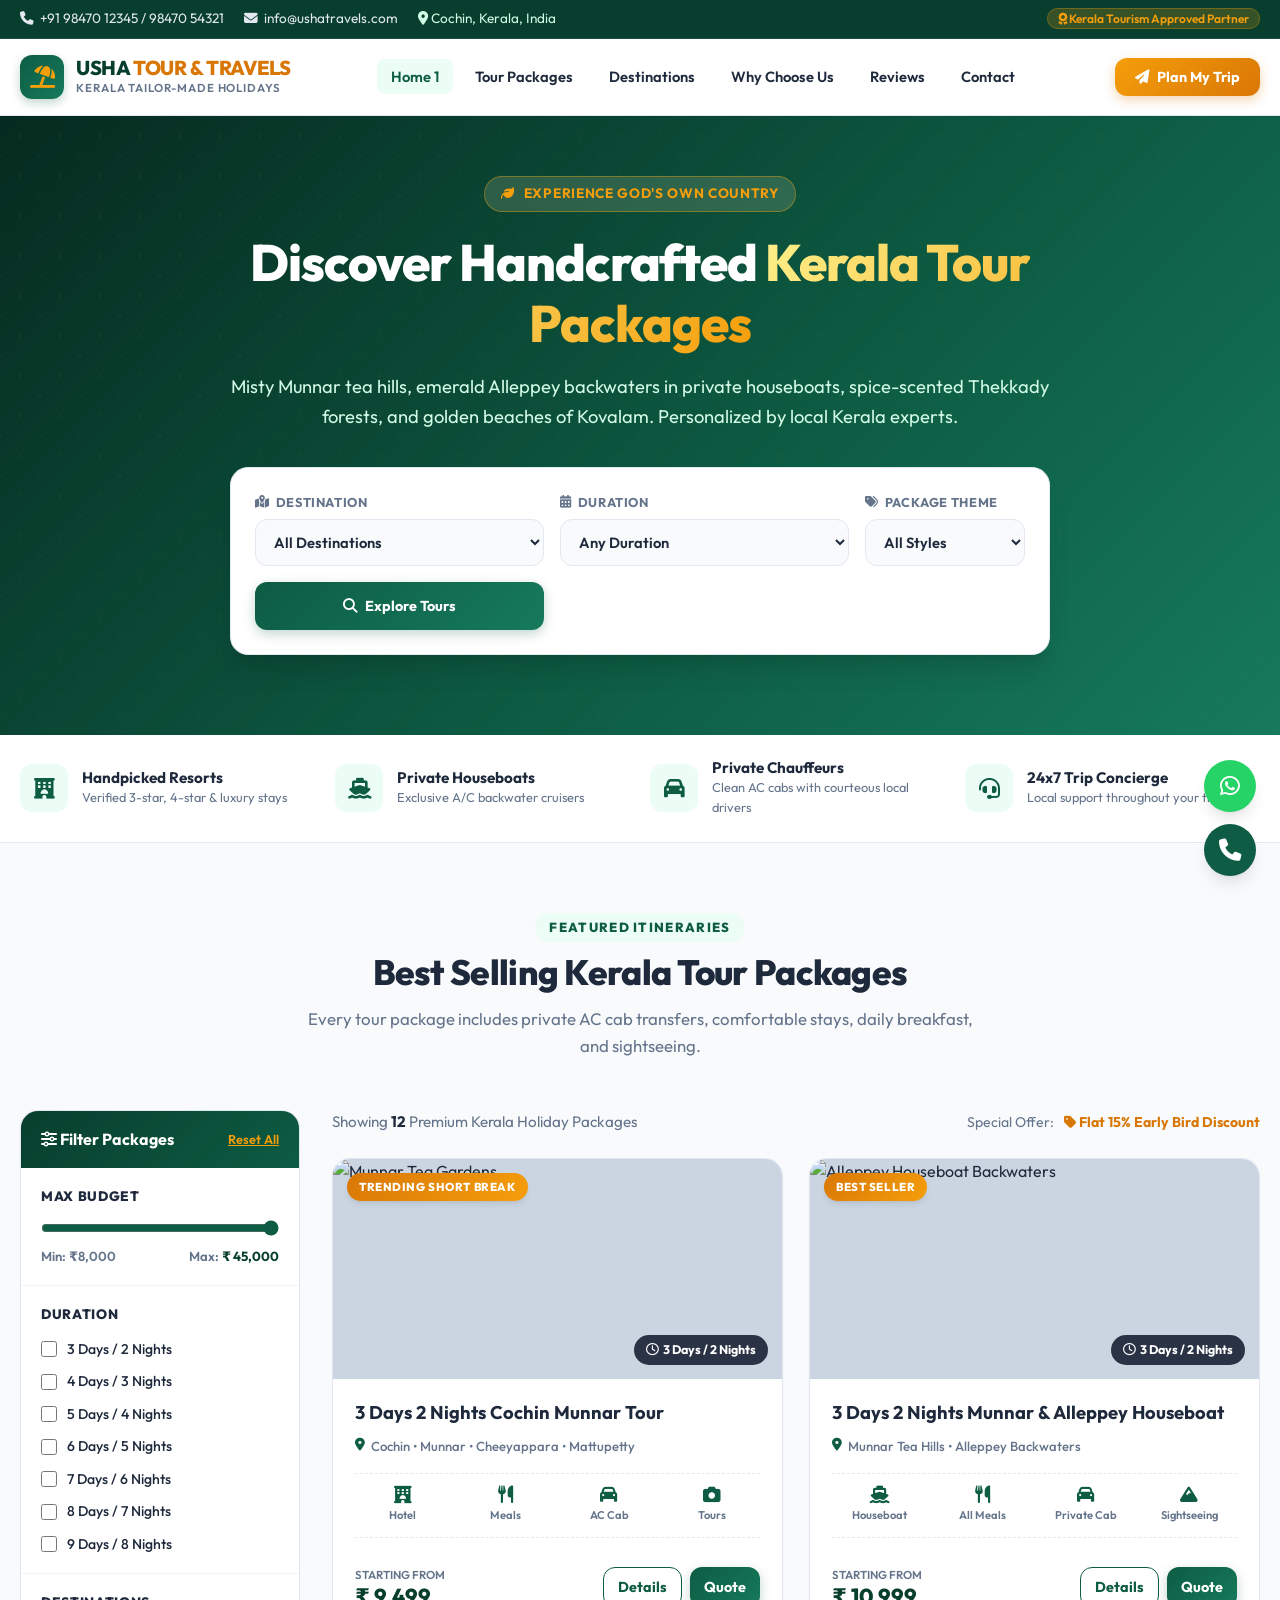
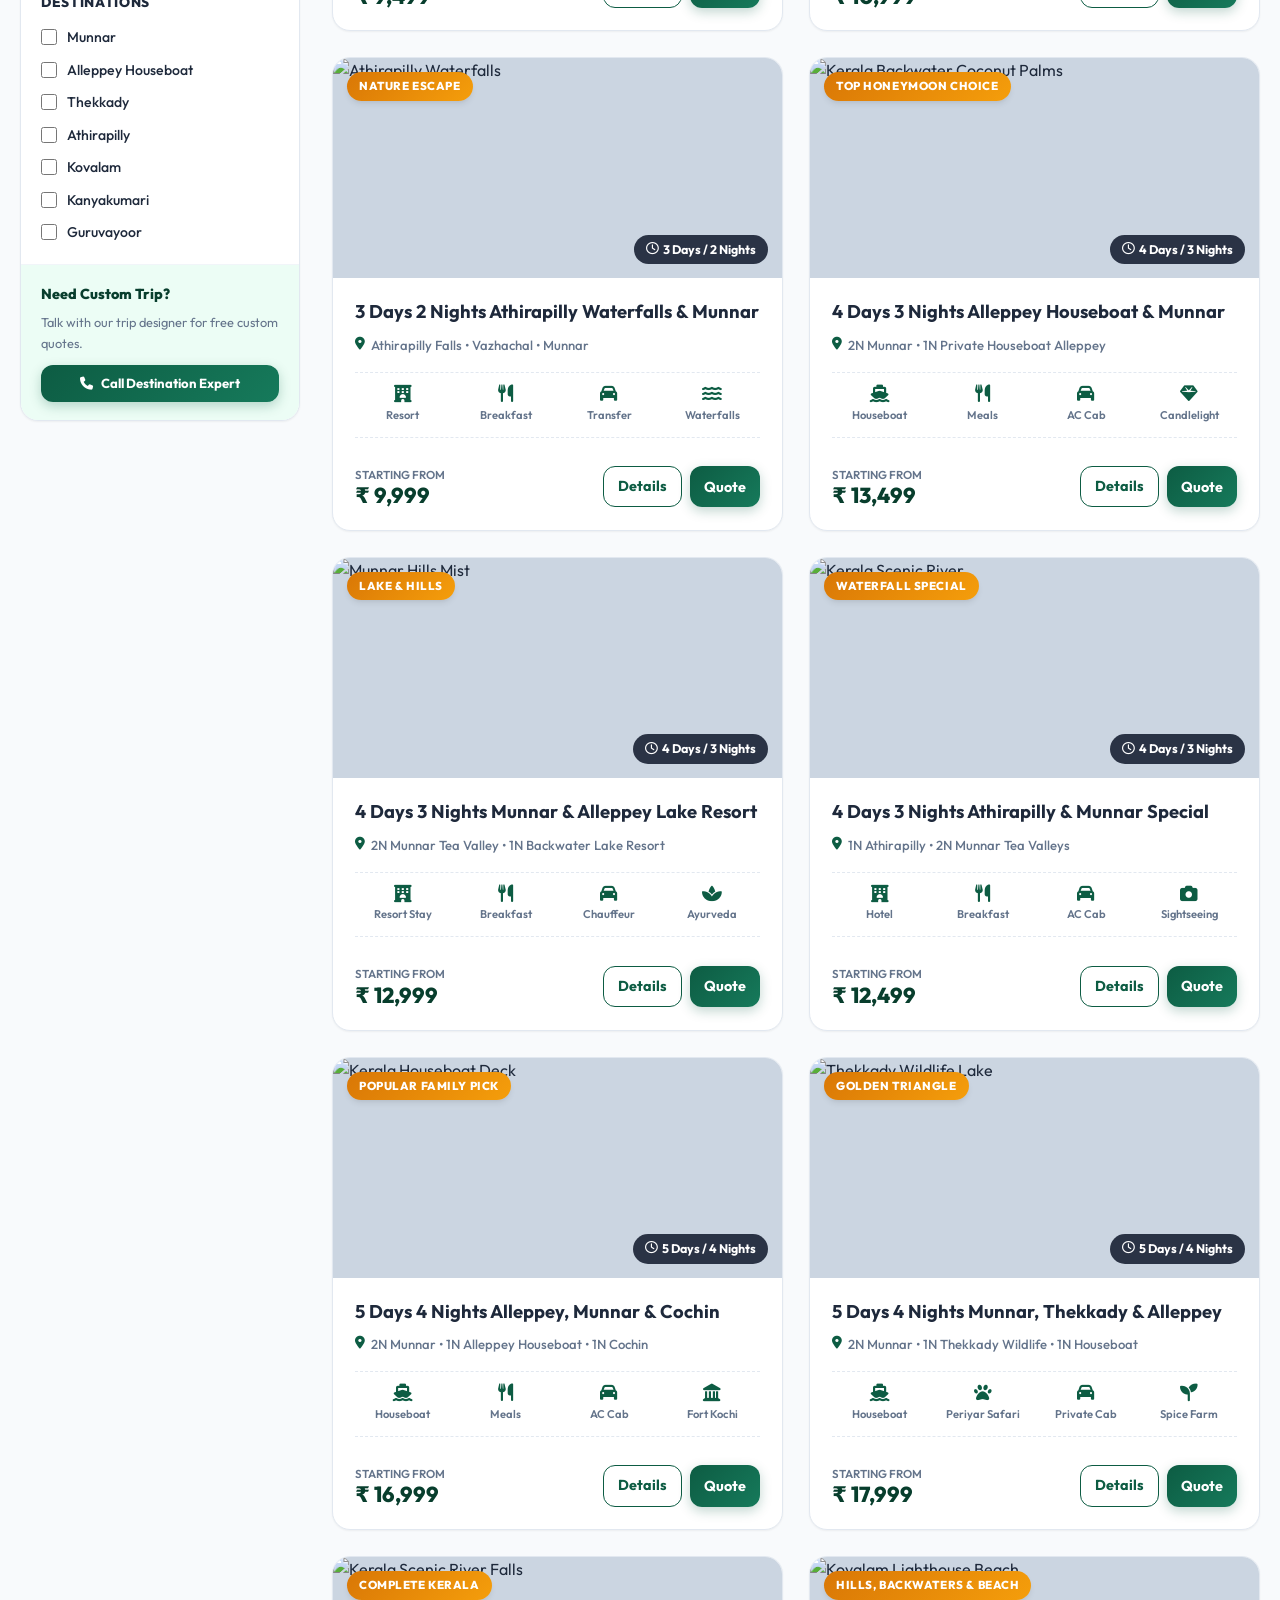
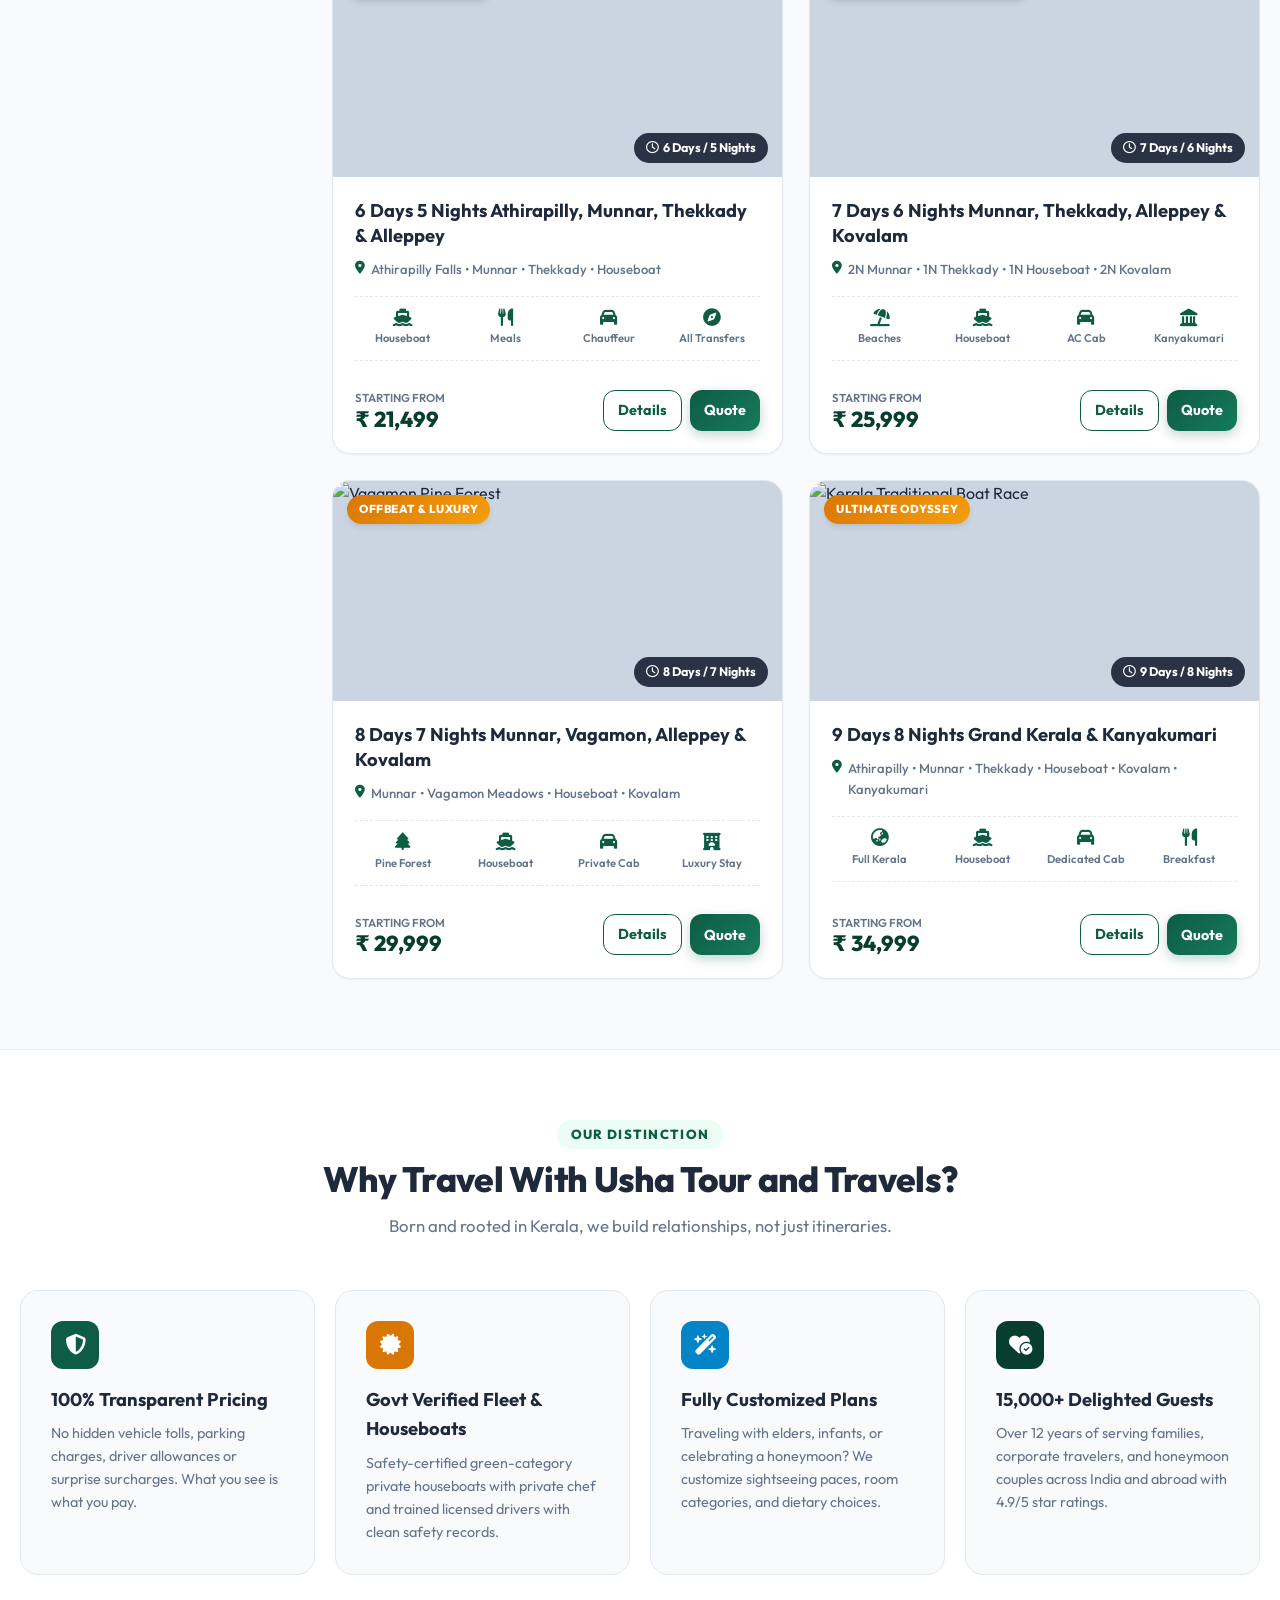
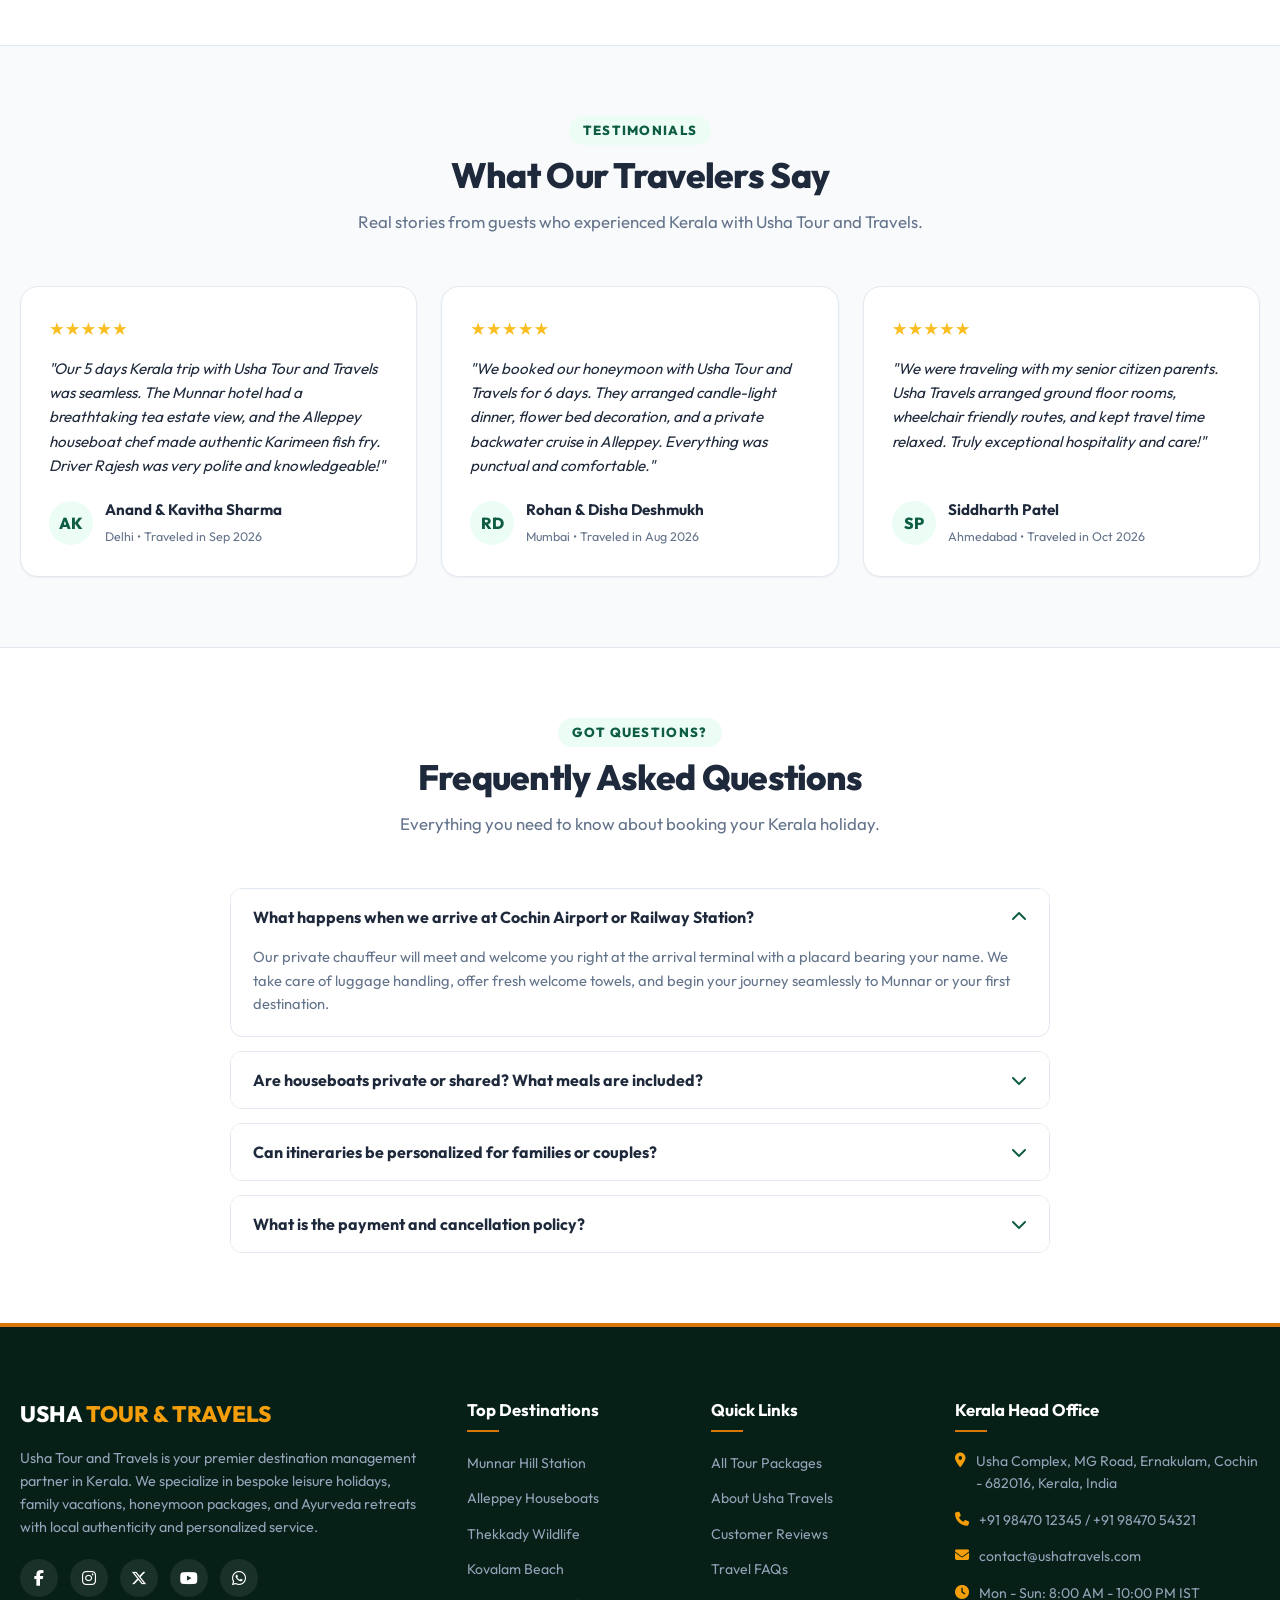
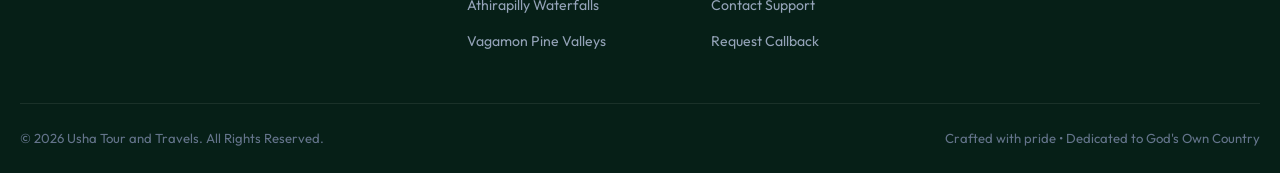
==== commit 81c34cc0: "Update navigation menu name from Home to Home 1" ====
--- a/index.html
+++ b/index.html
@@ -41,7 +41,7 @@
       </a>
 
       <ul class="nav-links">
-        <li><a href="index.html" class="active">Home</a></li>
+        <li><a href="index.html" class="active">Home 1</a></li>
         <li><a href="#packages-section">Tour Packages</a></li>
         <li><a href="#destinations">Destinations</a></li>
         <li><a href="#why-us">Why Choose Us</a></li>
